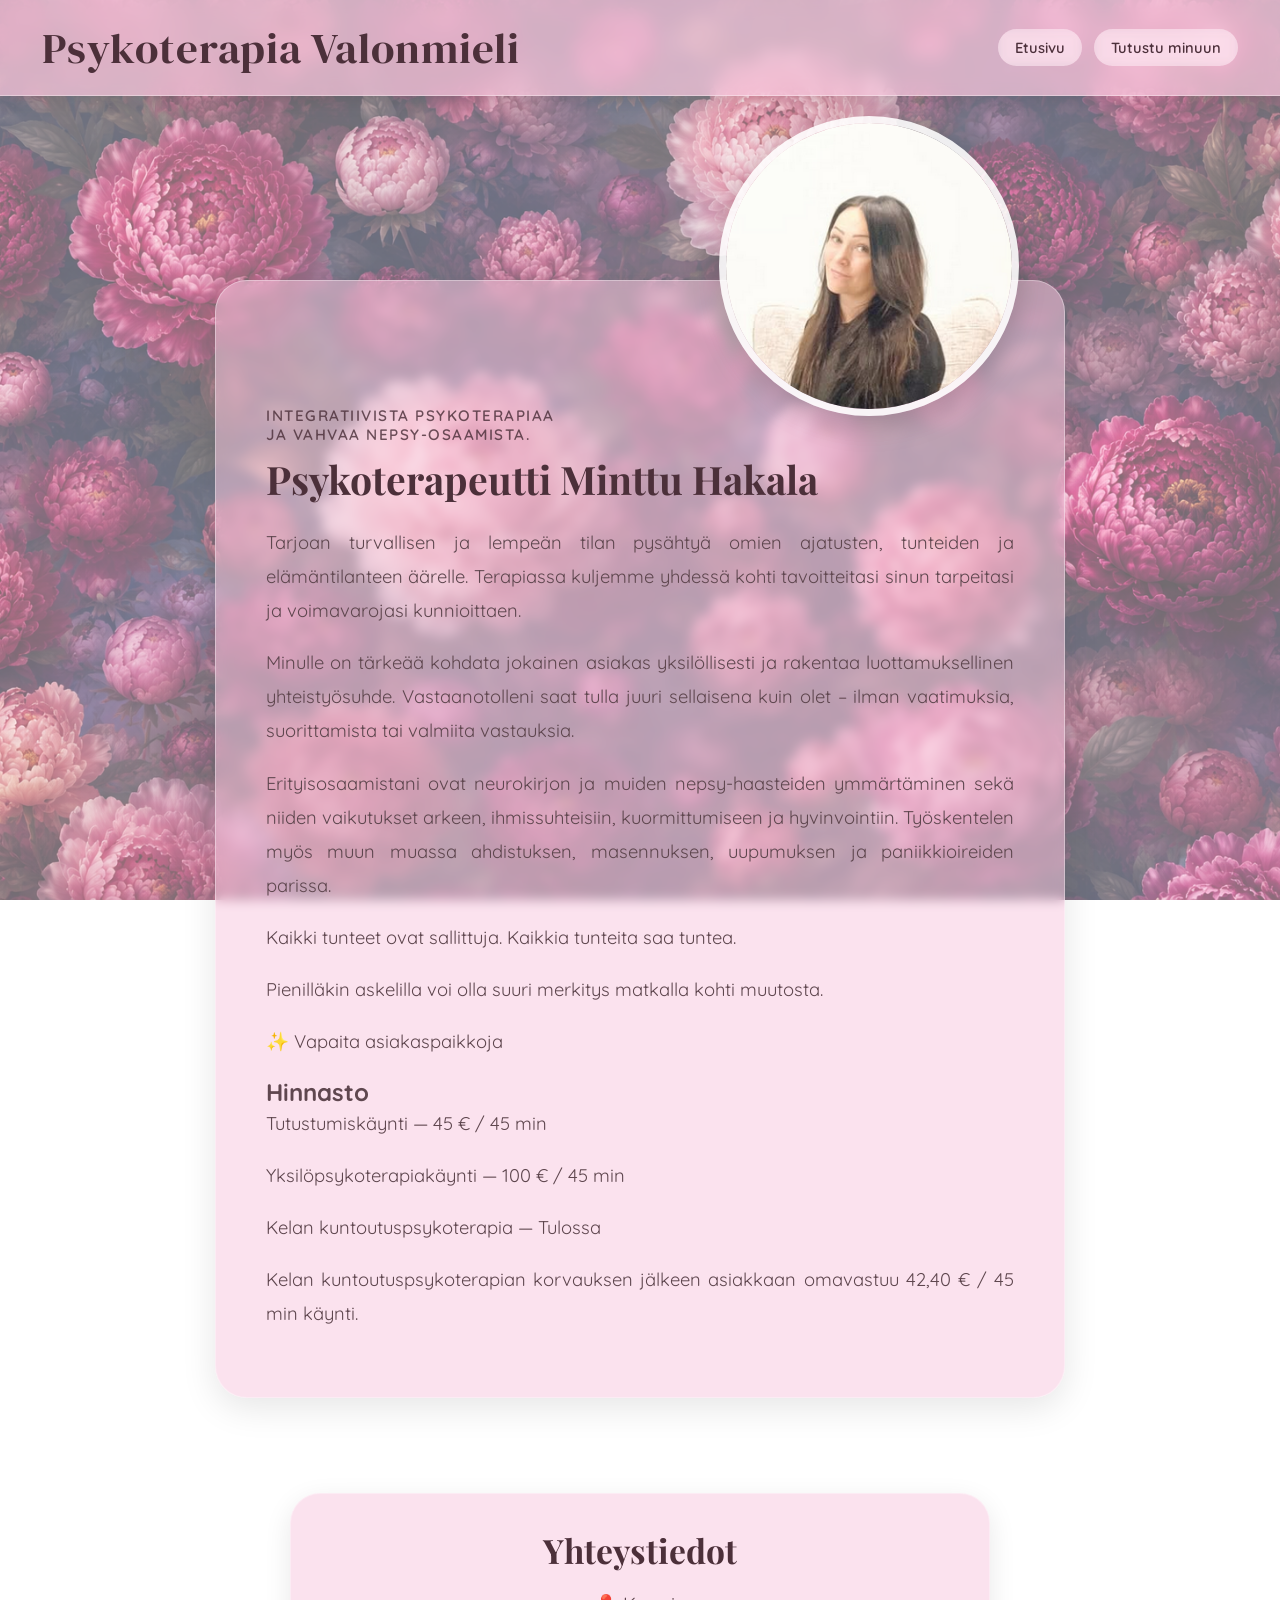
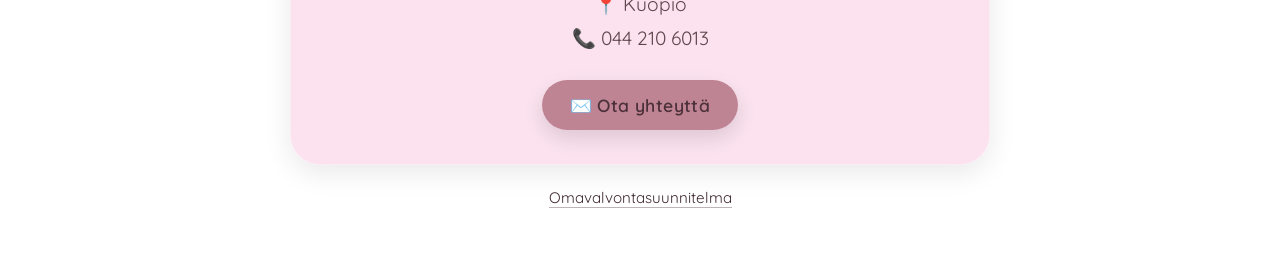
==== index.html @ c1b89d5e "muokkausta tyyliin vielä" ====
<!DOCTYPE html>
<html lang="fi">
<head>
  <meta charset="UTF-8" />
  <meta name="viewport" content="width=device-width, initial-scale=1.0" />
  <title>Psykoterapia Valonmieli</title>

  <link rel="stylesheet" href="style6.css" />

  <link rel="preconnect" href="https://fonts.googleapis.com">
  <link rel="preconnect" href="https://fonts.gstatic.com" crossorigin>
  <link href="https://fonts.googleapis.com/css2?family=DM+Serif+Display&family=Playfair+Display:wght@500;700&family=Quicksand:wght@400;500;600&display=swap" rel="stylesheet">
</head>

<body>

  <nav class="navbar">
    <div class="logo">Psykoterapia Valonmieli</div>
 <div class="nav-links">
      <a href="index.html">Etusivu</a>
      <a href="info.html">Tutustu minuun</a>
    </div>

  </nav>

  <div class="overlay">

    <section class="content-container">

      <div class="text-box">

         <div class="profile-image large-profile">
          <img src="pieniKuva.png" alt="Yrittäjän kuva">
        </div>

        <div class="eyebrow">Integratiivista psykoterapiaa <br>ja vahvaa nepsy-osaamista.</div>

        <h1>Psykoterapeutti Minttu Hakala</h1>

<p>
  Tarjoan turvallisen ja lempeän tilan pysähtyä omien ajatusten, 
  tunteiden ja elämäntilanteen äärelle. Terapiassa kuljemme yhdessä kohti 
  tavoitteitasi sinun tarpeitasi ja voimavarojasi kunnioittaen.
</p>

<p>
 Minulle on tärkeää kohdata jokainen asiakas yksilöllisesti ja rakentaa 
 luottamuksellinen yhteistyösuhde. Vastaanotolleni saat tulla juuri sellaisena kuin olet – 
 ilman vaatimuksia, suorittamista tai valmiita vastauksia.
</p>

<p>
  Erityisosaamistani ovat neurokirjon ja muiden nepsy-haasteiden ymmärtäminen sekä niiden vaikutukset arkeen, 
  ihmissuhteisiin, kuormittumiseen ja hyvinvointiin. Työskentelen myös muun muassa ahdistuksen, masennuksen, 
  uupumuksen ja paniikkioireiden parissa.
</p>

<p>
Kaikki tunteet ovat sallittuja. Kaikkia tunteita saa tuntea.
</p>
<p>Pienilläkin askelilla voi olla suuri merkitys matkalla kohti muutosta.</p>
<p>✨ Vapaita asiakaspaikkoja</p>

<div class="price-info">

  <h2>Hinnasto</h2>

  <p>Tutustumiskäynti — 45 € / 45 min</p>

  <p>Yksilöpsykoterapiakäynti — 100 € / 45 min</p>

  <p>Kelan kuntoutuspsykoterapia — Tulossa</p>

  <p class="price-note">
    Kelan kuntoutuspsykoterapian korvauksen jälkeen asiakkaan omavastuu
    42,40 € / 45 min käynti.
  </p>

</div>



      </div>

    </section>

    <section class="contact-box">

      <h2>Yhteystiedot</h2>

      <p>📍 Kuopio</p>
      <p>📞 044 210 6013</p>
      <a class="contact-button" href="mailto:psykoterapiavalonmieli@gmail.com?subject=Yhteydenotto nettisivujen kautta" > ✉️ Ota yhteyttä </a>

      </section>

      <!-- OMAVALVONTASUUNNITELMA -->

     <div class="small-links">

    <a href="omavalvontasuunnitelma.pdf" target="_blank">
      Omavalvontasuunnitelma
    </a>

  </div>

    

  </div>

</body>
</html>
---- style6.css ----
/* RESET */

* {
  margin: 0;
  padding: 0;
  box-sizing: border-box;
}


/* YHTENÄISET SÄVYT */

:root {
  --soft-pink: rgba(248, 200, 222, 0.52);
  --soft-light: rgba(255, 248, 250, 0.48);
  --text-color: #5f474f;
  --deep-berry: #4c303a;
}


/* BODY */

body {
  font-family: 'Quicksand', sans-serif;

  background-image: url("taustaKuva.png");
  background-size: cover;
  background-position: center;
  background-attachment: fixed;

  min-height: 100vh;

  color: var(--text-color);
}


/* OVERLAY */

.overlay {
  min-height: 100vh;

  background-color: rgba(255, 255, 255, 0.42);

  padding: 170px 20px 50px 20px;
}


/* NAVBAR */

.navbar {
  position: fixed;

  top: 0;
  left: 0;

  width: 100%;

  display: flex;
  justify-content: space-between;
  align-items: center;

  gap: 25px;

  padding: 18px 42px;

  background-color: rgba(248, 200, 222, 0.72);

  backdrop-filter: blur(8px);

  z-index: 999;

  box-shadow: 0 4px 18px rgba(0,0,0,0.10);

  border-bottom: 1px solid rgba(255,255,255,0.35);
}


/* LOGO */

.logo {
  font-family: 'DM Serif Display', serif;

  font-size: 2.7rem;

  letter-spacing: 1px;

  color: var(--deep-berry);

  white-space: nowrap;
}


/* NAV LINKIT */

.nav-links {
  display: flex;
  justify-content: center;
  align-items: center;

  gap: 12px;

  flex-wrap: wrap;
}

.nav-links a {
  text-decoration: none;

  background-color: rgba(255,255,255,0.38);

  padding: 9px 17px;

  border-radius: 999px;

  color: var(--deep-berry);

  font-weight: 600;
  font-size: 0.92rem;

  backdrop-filter: blur(4px);

  transition: 0.3s;
}

.nav-links a:hover {
  background-color: rgba(255,255,255,0.65);

  transform: translateY(-2px);
}


/* SISÄLTÖ */

.content-container {
  max-width: 1100px;

  margin: 70px auto 0 auto;

  display: flex;
  justify-content: center;

  padding: 40px 0;
}


/* TEKSTILAATIKKO */

.text-box {
  position: relative;

  width: 100%;
  max-width: 850px;

  background-color: var(--soft-pink);

  padding: 125px 50px 48px 50px;

  border-radius: 32px;

  backdrop-filter: blur(6px);

  box-shadow: 0 10px 35px rgba(0,0,0,0.10);

  border: 1px solid rgba(255,255,255,0.35);
}


/* EYEBROW */

.eyebrow {
  margin-bottom: 12px;

  font-size: 0.95rem;
  font-weight: 600;

  letter-spacing: 1.5px;
  text-transform: uppercase;

  color: var(--deep-berry);

  opacity: 0.82;
}


/* OTSIKKO */

.text-box h1 {
  margin-bottom: 24px;

  font-family: 'Playfair Display', serif;

  color: var(--deep-berry);

  font-size: 2.45rem;
  line-height: 1.18;

  font-weight: 700;
}


/* TEKSTIT */

.text-box p {
  margin-bottom: 18px;

  font-size: 1.15rem;

  line-height: 1.85;

  color: var(--text-color);

  text-align: justify;
}


/* PYÖREÄ PROFIILIKUVA */

.profile-image {
  position: absolute;

  top: -115px;
  right: 34px;

  width: 215px;
  height: 215px;

  border-radius: 50%;

  overflow: hidden;

  border: 7px solid rgba(255,255,255,0.88);

  box-shadow: 0 10px 28px rgba(0,0,0,0.18);
}

.profile-image img {
  width: 100%;
  height: 100%;

  object-fit: cover;
}


/* YHTEYSTIEDOT */

.contact-box {
  max-width: 700px;

  margin: 55px auto 0 auto;

  text-align: center;

  background-color: var(--soft-pink);

  padding: 34px 30px;

  border-radius: 30px;

  backdrop-filter: blur(6px);

  box-shadow: 0 8px 28px rgba(0,0,0,0.09);

  border: 1px solid rgba(255,255,255,0.35);
}
.contact-button { display: inline-block; 
  margin-top: 20px; 
  padding: 14px 28px; 
  background: rgba(185, 124, 140, 0.92); 
  color: white; text-decoration: none; 
  font-weight: 600; 
  font-size: 1rem; 
  letter-spacing: 0.4px; 
  border-radius: 40px; 
  box-shadow: 0 8px 20px rgba(0, 0, 0, 0.12); 
  transition: transform 0.25s ease, background 0.25s ease, box-shadow 0.25s ease; 
}

.contact-button:hover {
   background: rgba(166, 102, 120, 0.95); 
  transform: translateY(-2px); 
  box-shadow: 0 12px 24px rgba(0, 0, 0, 0.16); 
}

.contact-box h2 {
  margin-bottom: 20px;

  font-family: 'Playfair Display', serif;

  color: var(--deep-berry);

  font-size: 2.1rem;
}

.contact-box p {
  margin-bottom: 10px;

  font-size: 1.2rem;

  color: var(--text-color);
}

.contact-box a,
.contact-box a:visited {
  color: var(--deep-berry);

  text-decoration: none;

  font-size: 1.1rem;
}


/* PIENET LINKIT */

.small-links {
  margin-top: 22px;

  text-align: center;
}

.small-links a,
.small-links a:visited {
  font-size: 0.95rem;

  color: #3f2a31;

  text-decoration: none;

  border-bottom: 1px solid rgba(63, 42, 49, 0.35);

  transition: 0.3s;
}

.small-links a:hover {
  color: #1f1116;

  border-bottom: 1px solid #1f1116;
}

.price-box {
max-width: 850px;

margin: 35px auto 0 auto;

background-color: var(--soft-pink);

padding: 30px 36px;

border-radius: 28px;

backdrop-filter: blur(6px);

box-shadow: 0 8px 28px rgba(0,0,0,0.08);

border: 1px solid rgba(255,255,255,0.35);

text-align: center;
}

.price-box h2 {
margin-bottom: 18px;

font-family: 'Playfair Display', serif;

color: var(--deep-berry);

font-size: 2rem;
}

.price-box p {
margin-bottom: 12px;

font-size: 1.08rem;

color: var(--text-color);

line-height: 1.7;
}

.large-profile {
   width: 300px;
  height: 300px;

  top: -165px;

  right: 45px;
}


/* MOBIILI */

@media (max-width: 768px) {

  body {
    background-attachment: scroll;

    overflow-x: hidden;
  }


  /* OVERLAY */

  .overlay {
    padding: 175px 14px 40px 14px;
  }


  /* NAVBAR */

  .navbar {
    flex-direction: column;

    justify-content: center;

    gap: 10px;

    padding: 14px 16px;

    backdrop-filter: blur(16px);
  }


  /* LOGO */

  .logo {
    font-size: 1.9rem;

    text-align: center;

    white-space: normal;

    line-height: 1.1;

    max-width: 90%;
  }


  /* NAVILINKIT */

  .nav-links {
    gap: 8px;

    justify-content: center;
  }

  .nav-links a {
    padding: 7px 12px;

    font-size: 0.82rem;
  }


  /* SISÄLTÖ */

  .content-container {
    margin-top: 75px;

    padding: 30px 0;

    flex-direction: column;

    align-items: center;
  }



/* TEKSTIT */

.text-box p {
  font-size: 0.97rem;

  line-height: 1.65;

  text-align: left;

  color: rgba(95, 71, 79, 0.92);

  max-width: 34ch;

  margin-left: auto;
  margin-right: auto;
}

  /* PYÖREÄ PROFIILIKUVA */

  .profile-image {
    top: -62px;

    right: 50%;

    transform: translateX(50%);

    width: 165px;
    height: 165px;
  }


  /* EYEBROW */
.eyebrow {
  text-align: center;

  font-size: 0.7rem;

  letter-spacing: 0.8px;

  opacity: 0.78;

  line-height: 1.4;
}



  /* TEKSTIT */

  .text-box p {
    font-size: 1.02rem;

    line-height: 1.75;

    text-align: justify;

    text-justify: inter-word;

    hyphens: auto;

    overflow-wrap: break-word;

    word-break: normal;
  }


  /* YHTEYSTIEDOT */

  .contact-box {
    width: 100%;

    padding: 28px 22px;

    border-radius: 26px;
  }

  .contact-box h2 {
    font-size: 1.8rem;
  }

  .contact-box p {
    font-size: 1.05rem;

    word-break: break-word;
  }

  .contact-box a,
  .contact-box a:visited {
    font-size: 1rem;

    word-break: break-word;
  }

  .contact-button {
  width: 100%;
  max-width: 260px;

  padding: 13px 20px;

  font-size: 0.98rem;

  text-align: center;
}

  /* PIENET LINKIT */

  .small-links {
    margin-top: 20px;
  }

  .small-links a,
  .small-links a:visited {
    font-size: 0.9rem;
  }

  .large-profile {
  width: 210px;
    height: 210px;

    top: -90px;

    right: 50%;

    transform: translateX(50%);
}

/* OTSIKKO */
.text-box h1 {
  font-size: 1.25rem;
  line-height: 1.22;
  text-align: center;
  text-wrap: balance;
  max-width: 22ch;
  margin-left: auto;
  margin-right: auto;
}


}
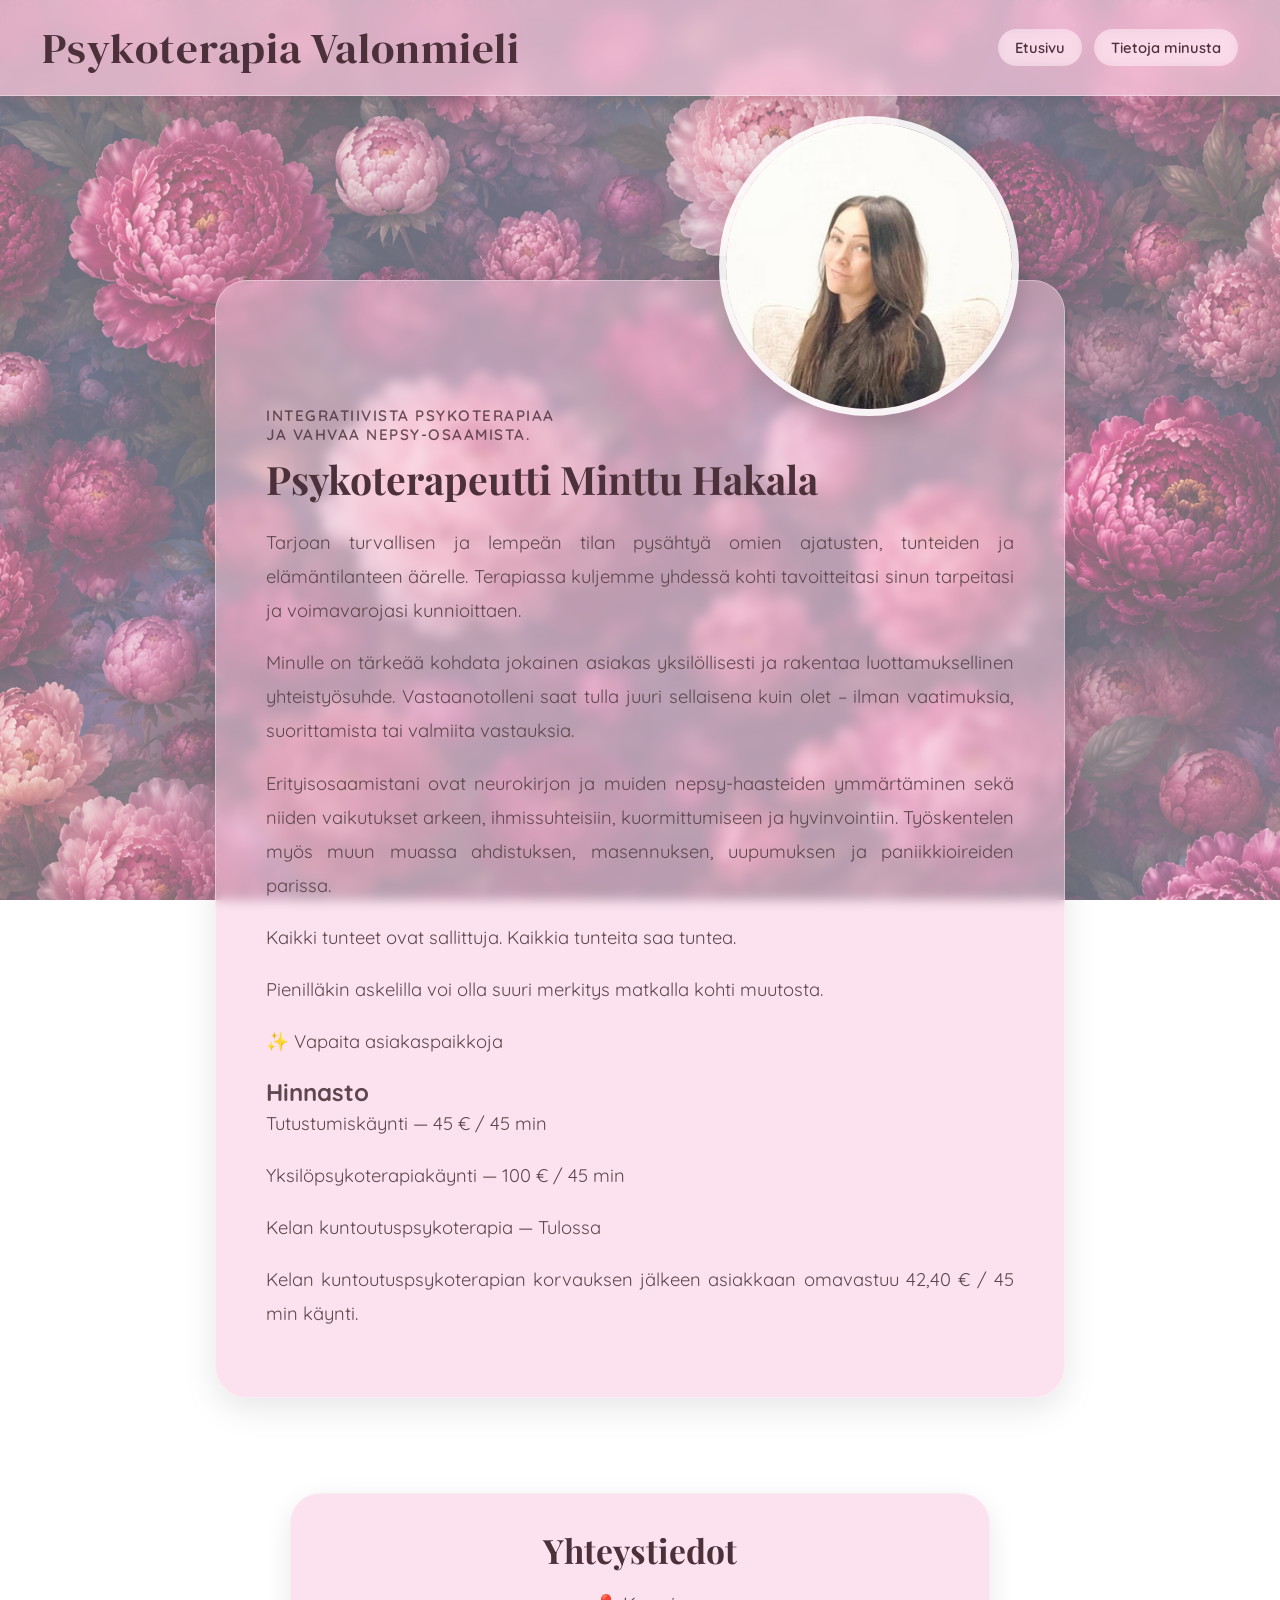
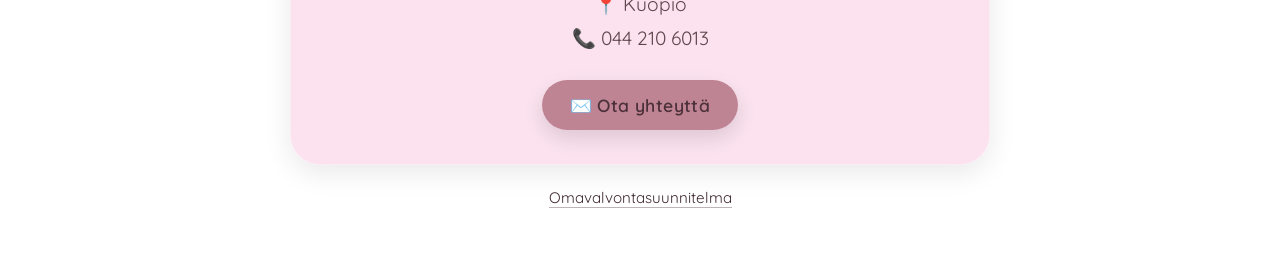
==== commit 344073e9: "muokkausta" ====
--- a/index.html
+++ b/index.html
@@ -18,7 +18,7 @@
     <div class="logo">Psykoterapia Valonmieli</div>
  <div class="nav-links">
       <a href="index.html">Etusivu</a>
-      <a href="info.html">Tutustu minuun</a>
+      <a href="info.html">Tietoja minusta</a>
     </div>
 
   </nav>
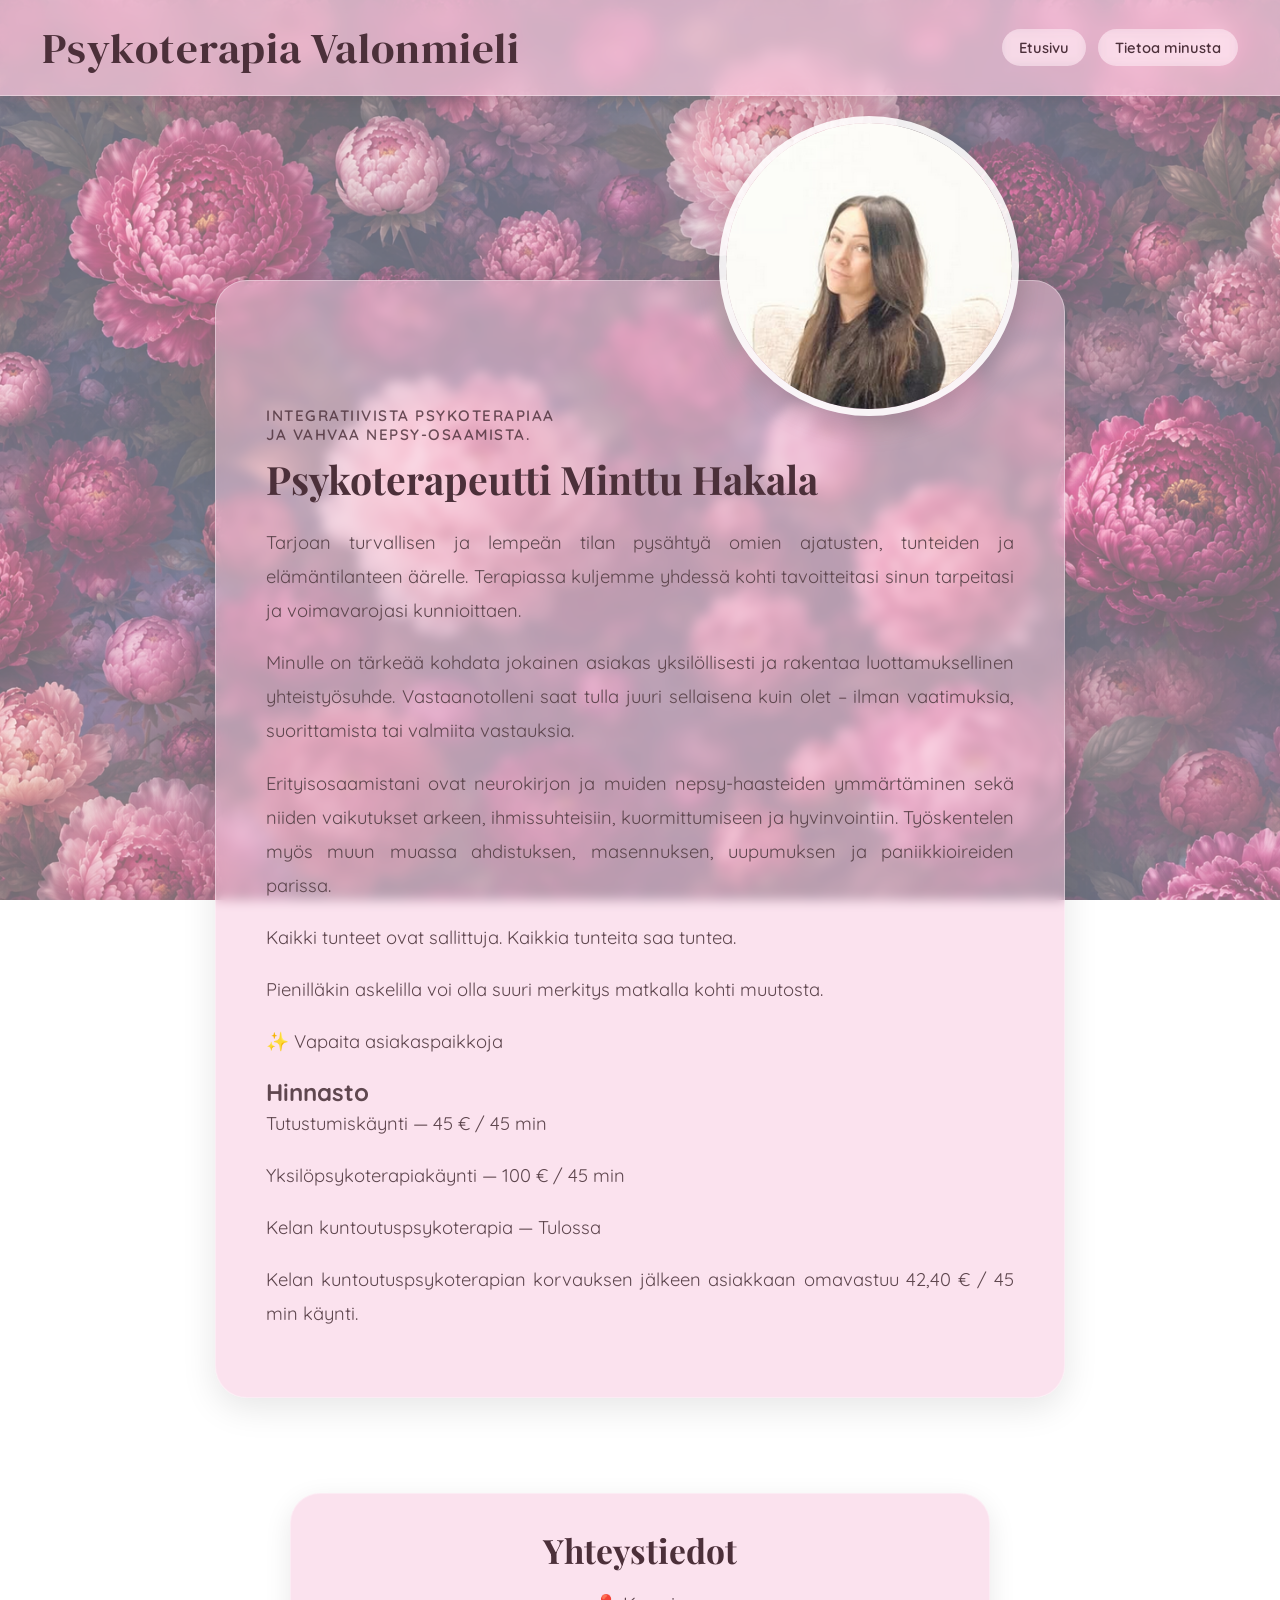
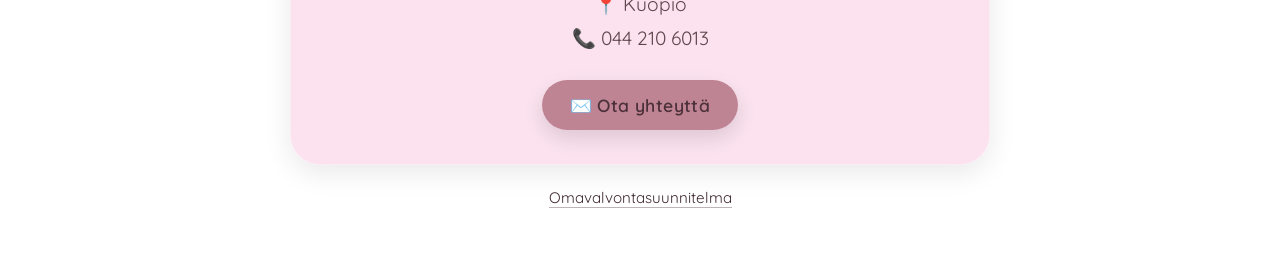
==== commit 8f988ad8: "kirjain" ====
--- a/index.html
+++ b/index.html
@@ -18,7 +18,7 @@
     <div class="logo">Psykoterapia Valonmieli</div>
  <div class="nav-links">
       <a href="index.html">Etusivu</a>
-      <a href="info.html">Tietoja minusta</a>
+      <a href="info.html">Tietoa minusta</a>
     </div>
 
   </nav>
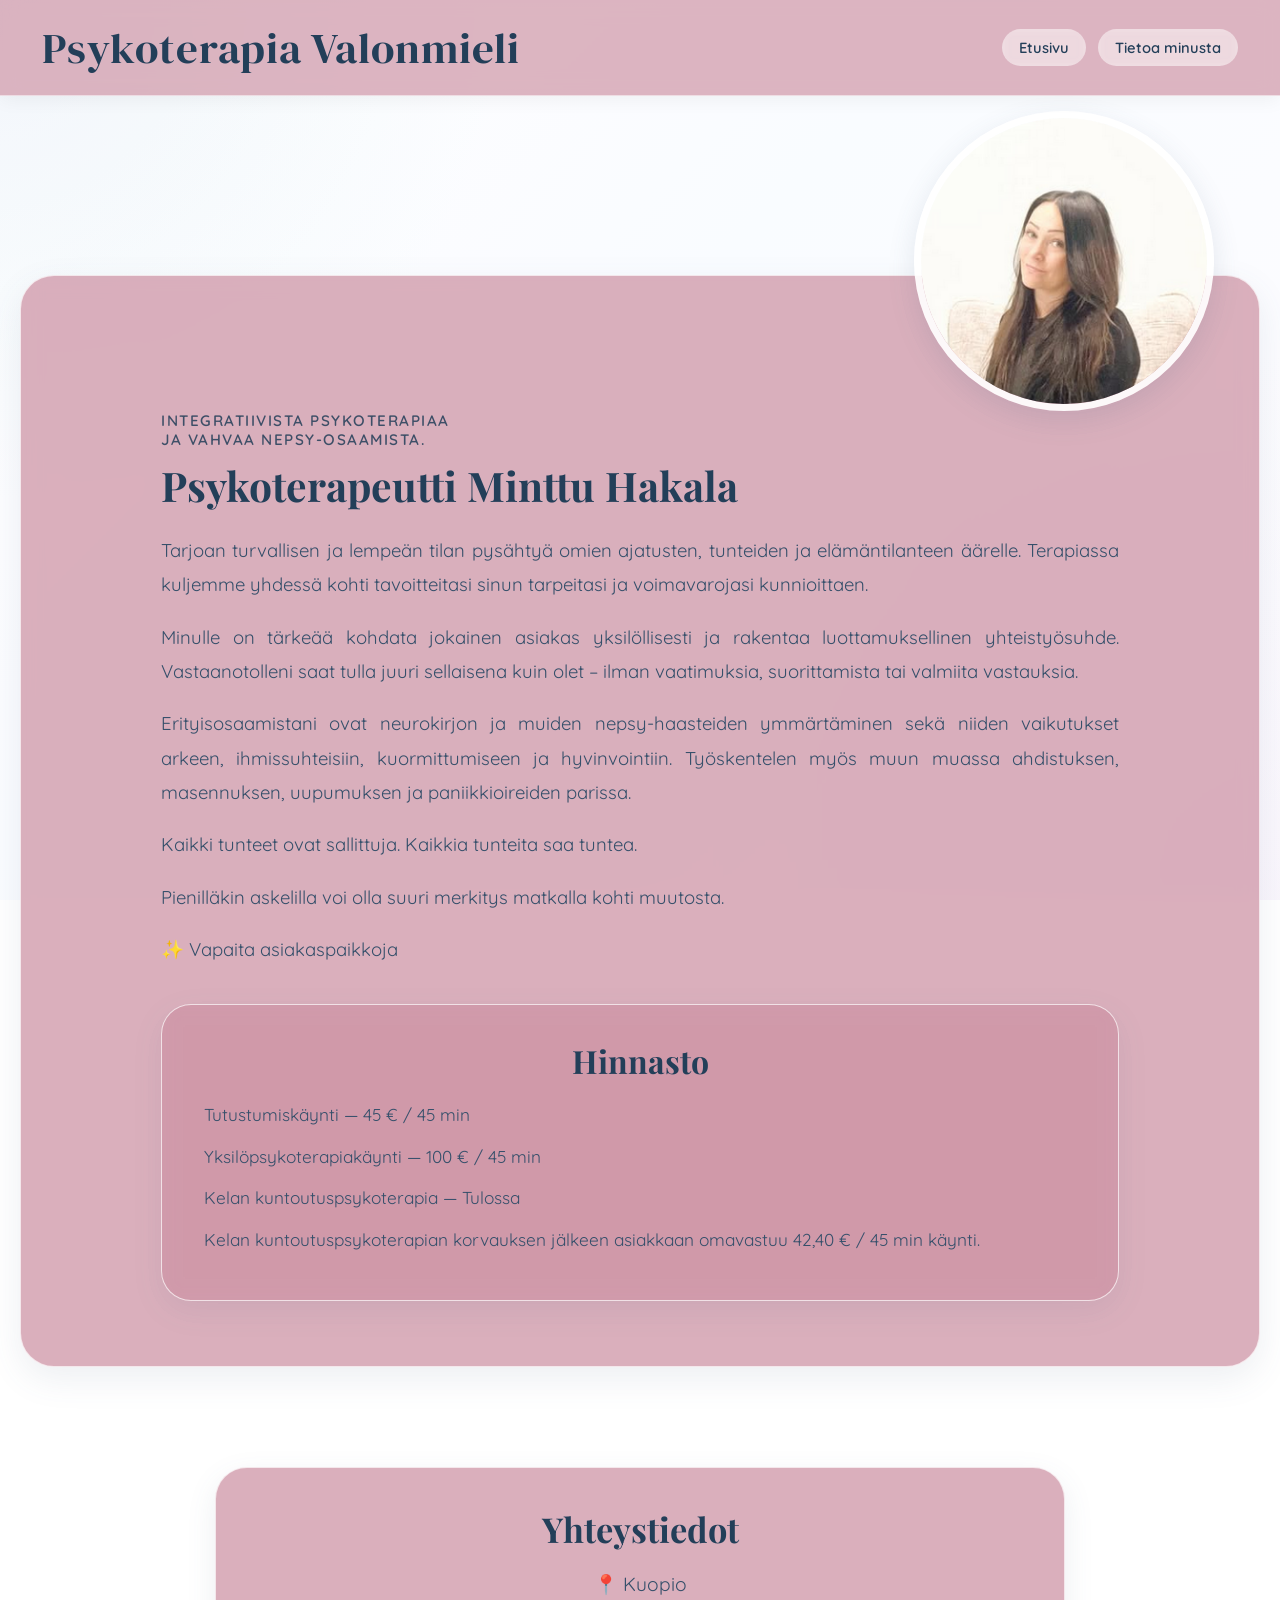
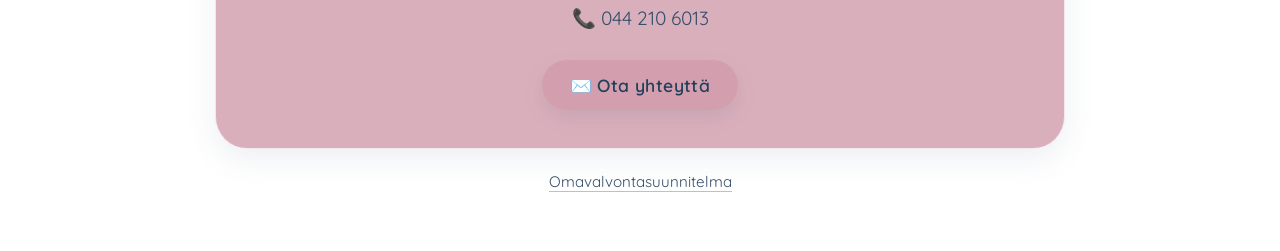
==== commit c551f701: "taustan muutoksia" ====
--- a/index.html
+++ b/index.html
@@ -5,7 +5,7 @@
   <meta name="viewport" content="width=device-width, initial-scale=1.0" />
   <title>Psykoterapia Valonmieli</title>
 
-  <link rel="stylesheet" href="style6.css" />
+  <link rel="stylesheet" href="beige.css" />
 
   <link rel="preconnect" href="https://fonts.googleapis.com">
   <link rel="preconnect" href="https://fonts.gstatic.com" crossorigin>
@@ -14,13 +14,12 @@
 
 <body>
 
-  <nav class="navbar">
+ <nav class="navbar">
     <div class="logo">Psykoterapia Valonmieli</div>
- <div class="nav-links">
+    <div class="nav-links">
       <a href="index.html">Etusivu</a>
       <a href="info.html">Tietoa minusta</a>
     </div>
-
   </nav>
 
   <div class="overlay">
--- a/beige.css
+++ b/beige.css
@@ -0,0 +1,590 @@
+
+/* RESET */
+
+* {
+  margin: 0;
+  padding: 0;
+  box-sizing: border-box;
+}
+
+
+/* YHTENÄISET SÄVYT */
+
+:root {
+  --soft-pink: rgba(214, 164, 178, 0.82);
+
+  --soft-light: rgba(255, 255, 255, 0.92);
+
+  --text-color: #36506b;
+
+  --deep-berry: #233f59;
+}
+
+
+/* BODY */
+
+body {
+  font-family: 'Quicksand', sans-serif;
+
+  background:
+    radial-gradient(circle at top left, rgba(214, 228, 242, 0.38), transparent 32%),
+    radial-gradient(circle at bottom right, rgba(232, 220, 244, 0.22), transparent 35%),
+    linear-gradient(135deg, #ffffff 0%, #f8fbff 45%, #fdfcff 100%);
+
+  background-size: cover;
+  background-position: center;
+  background-attachment: fixed;
+
+  min-height: 100vh;
+
+  color: var(--text-color);
+}
+
+
+/* OVERLAY */
+
+.overlay {
+  min-height: 100vh;
+
+  background-color: rgba(255, 255, 255, 0.12);
+
+  padding: 170px 20px 60px 20px;
+}
+
+
+/* NAVBAR */
+
+.navbar {
+  position: fixed;
+
+  top: 0;
+  left: 0;
+
+  width: 100%;
+
+  display: flex;
+  justify-content: space-between;
+  align-items: center;
+
+  gap: 25px;
+
+  padding: 18px 42px;
+
+  background-color: rgba(208, 153, 170, 0.72);
+
+  backdrop-filter: blur(10px);
+
+  z-index: 999;
+
+  box-shadow: 0 4px 18px rgba(0,0,0,0.05);
+
+  border-bottom: 1px solid rgba(255,255,255,0.55);
+}
+
+
+/* LOGO */
+
+.logo {
+  font-family: 'DM Serif Display', serif;
+
+  font-size: 2.7rem;
+
+  letter-spacing: 1px;
+
+  color: var(--deep-berry);
+
+  white-space: nowrap;
+}
+
+
+/* NAV LINKIT */
+
+.nav-links {
+  display: flex;
+  justify-content: center;
+  align-items: center;
+
+  gap: 12px;
+
+  flex-wrap: wrap;
+}
+
+.nav-links a {
+  text-decoration: none;
+
+  background-color: rgba(255,255,255,0.60);
+
+  padding: 9px 17px;
+
+  border-radius: 999px;
+
+  color: var(--deep-berry);
+
+  font-weight: 600;
+  font-size: 0.92rem;
+
+  backdrop-filter: blur(4px);
+
+  transition: 0.3s;
+}
+
+.nav-links a:hover {
+  background-color: rgba(255,255,255,0.92);
+
+  transform: translateY(-2px);
+}
+
+
+/* SISÄLTÖ */
+
+.content-container {
+  max-width: 1300px;
+
+  margin: 65px auto 0 auto;
+
+  display: flex;
+  justify-content: center;
+
+  padding: 40px 0;
+}
+
+
+/* TEKSTILAATIKKO */
+
+.text-box {
+  position: relative;
+
+  width: 100%;
+  max-width: 1250px;
+
+  background-color: rgba(208, 153, 170, 0.78);
+
+  padding: 135px 140px 65px 140px;
+
+  border-radius: 34px;
+
+  backdrop-filter: blur(10px);
+
+  box-shadow: 0 12px 34px rgba(80, 100, 130, 0.10);
+
+  border: 1px solid rgba(255,255,255,0.70);
+}
+
+.text-box-content {
+  max-width: 760px;
+}
+
+
+/* EYEBROW */
+
+.eyebrow {
+  margin-bottom: 12px;
+
+  font-size: 0.95rem;
+  font-weight: 600;
+
+  letter-spacing: 1.5px;
+  text-transform: uppercase;
+
+  color: var(--deep-berry);
+
+  opacity: 0.85;
+}
+
+
+/* OTSIKKO */
+
+.text-box h1 {
+  margin-bottom: 24px;
+
+  font-family: 'Playfair Display', serif;
+
+  color: var(--deep-berry);
+
+  font-size: 2.55rem;
+  line-height: 1.18;
+
+  font-weight: 700;
+}
+
+
+/* TEKSTIT */
+
+.text-box p {
+  margin-bottom: 18px;
+
+  font-size: 1.16rem;
+
+  line-height: 1.85;
+
+  color: var(--text-color);
+
+  text-align: justify;
+}
+
+
+/* PYÖREÄ PROFIILIKUVA */
+
+.profile-image {
+  position: absolute;
+
+  top: -115px;
+  right: 42px;
+
+  width: 225px;
+  height: 225px;
+
+  border-radius: 50%;
+
+  overflow: hidden;
+
+  border: 7px solid rgba(255,255,255,0.92);
+
+  box-shadow: 0 10px 28px rgba(70,90,120,0.14);
+}
+
+.profile-image img {
+  width: 100%;
+  height: 100%;
+
+  object-fit: cover;
+}
+
+
+/* YHTEYSTIEDOT */
+
+.contact-box {
+  max-width: 850px;
+
+  margin: 60px auto 0 auto;
+
+  text-align: center;
+
+  background-color: rgba(208, 153, 170, 0.78);
+
+  padding: 38px 36px;
+
+  border-radius: 32px;
+
+  backdrop-filter: blur(10px);
+
+  box-shadow: 0 10px 30px rgba(80,100,130,0.10);
+
+  border: 1px solid rgba(255,255,255,0.70);
+}
+
+.contact-button {
+  display: inline-block;
+
+  margin-top: 20px;
+
+  padding: 14px 28px;
+
+ background-color: rgba(208, 153, 170, 0.72);
+
+  color: white;
+
+  text-decoration: none;
+
+  font-weight: 600;
+  font-size: 1rem;
+
+  letter-spacing: 0.4px;
+
+  border-radius: 40px;
+
+  box-shadow: 0 8px 20px rgba(70,90,120,0.12);
+
+  transition: transform 0.25s ease, background 0.25s ease, box-shadow 0.25s ease;
+}
+
+.contact-button:hover {
+  background: rgba(58, 88, 121, 0.96);
+
+  transform: translateY(-2px);
+
+  box-shadow: 0 12px 24px rgba(70,90,120,0.16);
+}
+
+.contact-box h2 {
+  margin-bottom: 20px;
+
+  font-family: 'Playfair Display', serif;
+
+  color: var(--deep-berry);
+
+  font-size: 2.15rem;
+}
+
+.contact-box p {
+  margin-bottom: 10px;
+
+  font-size: 1.2rem;
+
+  color: var(--text-color);
+}
+
+.contact-box a,
+.contact-box a:visited {
+  color: var(--deep-berry);
+
+  text-decoration: none;
+
+  font-size: 1.1rem;
+}
+
+
+/* PIENET LINKIT */
+
+.small-links {
+  margin-top: 22px;
+
+  text-align: center;
+}
+
+.small-links a,
+.small-links a:visited {
+  font-size: 0.95rem;
+
+  color: #36506b;
+
+  text-decoration: none;
+
+  border-bottom: 1px solid rgba(54, 80, 107, 0.35);
+
+  transition: 0.3s;
+}
+
+.small-links a:hover {
+  color: #233f59;
+
+  border-bottom: 1px solid #233f59;
+}
+
+
+/* HINNASTO */
+
+.price-box,
+.price-info {
+  max-width: 1050px;
+
+  margin: 38px auto 0 auto;
+
+  background-color: rgba(208, 153, 170, 0.78);
+
+  padding: 34px 42px;
+
+  border-radius: 30px;
+
+  backdrop-filter: blur(10px);
+
+  box-shadow: 0 10px 30px rgba(80,100,130,0.10);
+
+  border: 1px solid rgba(255,255,255,0.70);
+
+  text-align: center;
+}
+
+.price-box h2,
+.price-info h2 {
+  margin-bottom: 18px;
+
+  font-family: 'Playfair Display', serif;
+
+  color: var(--deep-berry);
+
+  font-size: 2rem;
+}
+
+.price-box p,
+.price-info p {
+  margin-bottom: 12px;
+
+  font-size: 1.08rem;
+
+  color: var(--text-color);
+
+  line-height: 1.7;
+}
+
+.large-profile {
+  width: 300px;
+  height: 300px;
+
+  top: -165px;
+
+  right: 45px;
+}
+
+
+/* MOBIILI */
+
+@media (max-width: 768px) {
+
+  body {
+    background-attachment: scroll;
+    overflow-x: hidden;
+  }
+
+  .overlay {
+    padding: 175px 14px 40px 14px;
+  }
+
+  .navbar {
+    flex-direction: column;
+    justify-content: center;
+    gap: 10px;
+    padding: 14px 16px;
+    backdrop-filter: blur(16px);
+  }
+
+  .logo {
+    font-size: 1.9rem;
+    text-align: center;
+    white-space: normal;
+    line-height: 1.1;
+    max-width: 90%;
+  }
+
+  .nav-links {
+    gap: 8px;
+    justify-content: center;
+  }
+
+  .nav-links a {
+    padding: 7px 12px;
+    font-size: 0.82rem;
+  }
+
+  .content-container {
+    margin-top: 75px;
+    padding: 30px 0;
+    flex-direction: column;
+    align-items: center;
+  }
+
+  .text-box {
+    width: 100%;
+    min-width: 0;
+
+    padding: 130px 24px 32px 24px;
+
+    border-radius: 26px;
+  }
+
+  .text-box-content {
+    max-width: 100%;
+  }
+
+  .profile-image {
+    top: -62px;
+    right: 50%;
+    transform: translateX(50%);
+
+    width: 165px;
+    height: 165px;
+  }
+
+  .large-profile {
+    width: 210px;
+    height: 210px;
+
+    top: -90px;
+
+    right: 50%;
+
+    transform: translateX(50%);
+  }
+
+  .eyebrow {
+    text-align: center;
+
+    font-size: 0.7rem;
+
+    letter-spacing: 0.8px;
+
+    line-height: 1.4;
+
+    opacity: 0.78;
+  }
+
+  .text-box h1 {
+    font-size: 1.45rem;
+
+    line-height: 1.22;
+
+    text-align: center;
+
+    text-wrap: balance;
+
+    max-width: 22ch;
+
+    margin-left: auto;
+    margin-right: auto;
+
+    margin-bottom: 20px;
+  }
+
+  .text-box p {
+    font-size: 0.97rem;
+
+    line-height: 1.7;
+
+    text-align: left;
+
+    color: rgba(54, 80, 107, 0.92);
+
+    max-width: 35ch;
+
+    margin: 0 auto 16px auto;
+  }
+
+  .contact-box {
+    width: 100%;
+
+    padding: 28px 22px;
+
+    border-radius: 26px;
+  }
+
+  .contact-box h2 {
+    font-size: 1.8rem;
+  }
+
+  .contact-box p {
+    font-size: 1.02rem;
+
+    line-height: 1.6;
+
+    text-align: center;
+  }
+
+  .contact-box a,
+  .contact-box a:visited {
+    font-size: 1rem;
+
+    word-break: break-word;
+  }
+
+  .contact-button {
+    width: 100%;
+
+    max-width: 260px;
+
+    padding: 13px 20px;
+
+    font-size: 0.98rem;
+
+    text-align: center;
+  }
+
+  .small-links {
+    margin-top: 20px;
+  }
+
+  .small-links a,
+  .small-links a:visited {
+    font-size: 0.9rem;
+  }
+
+}
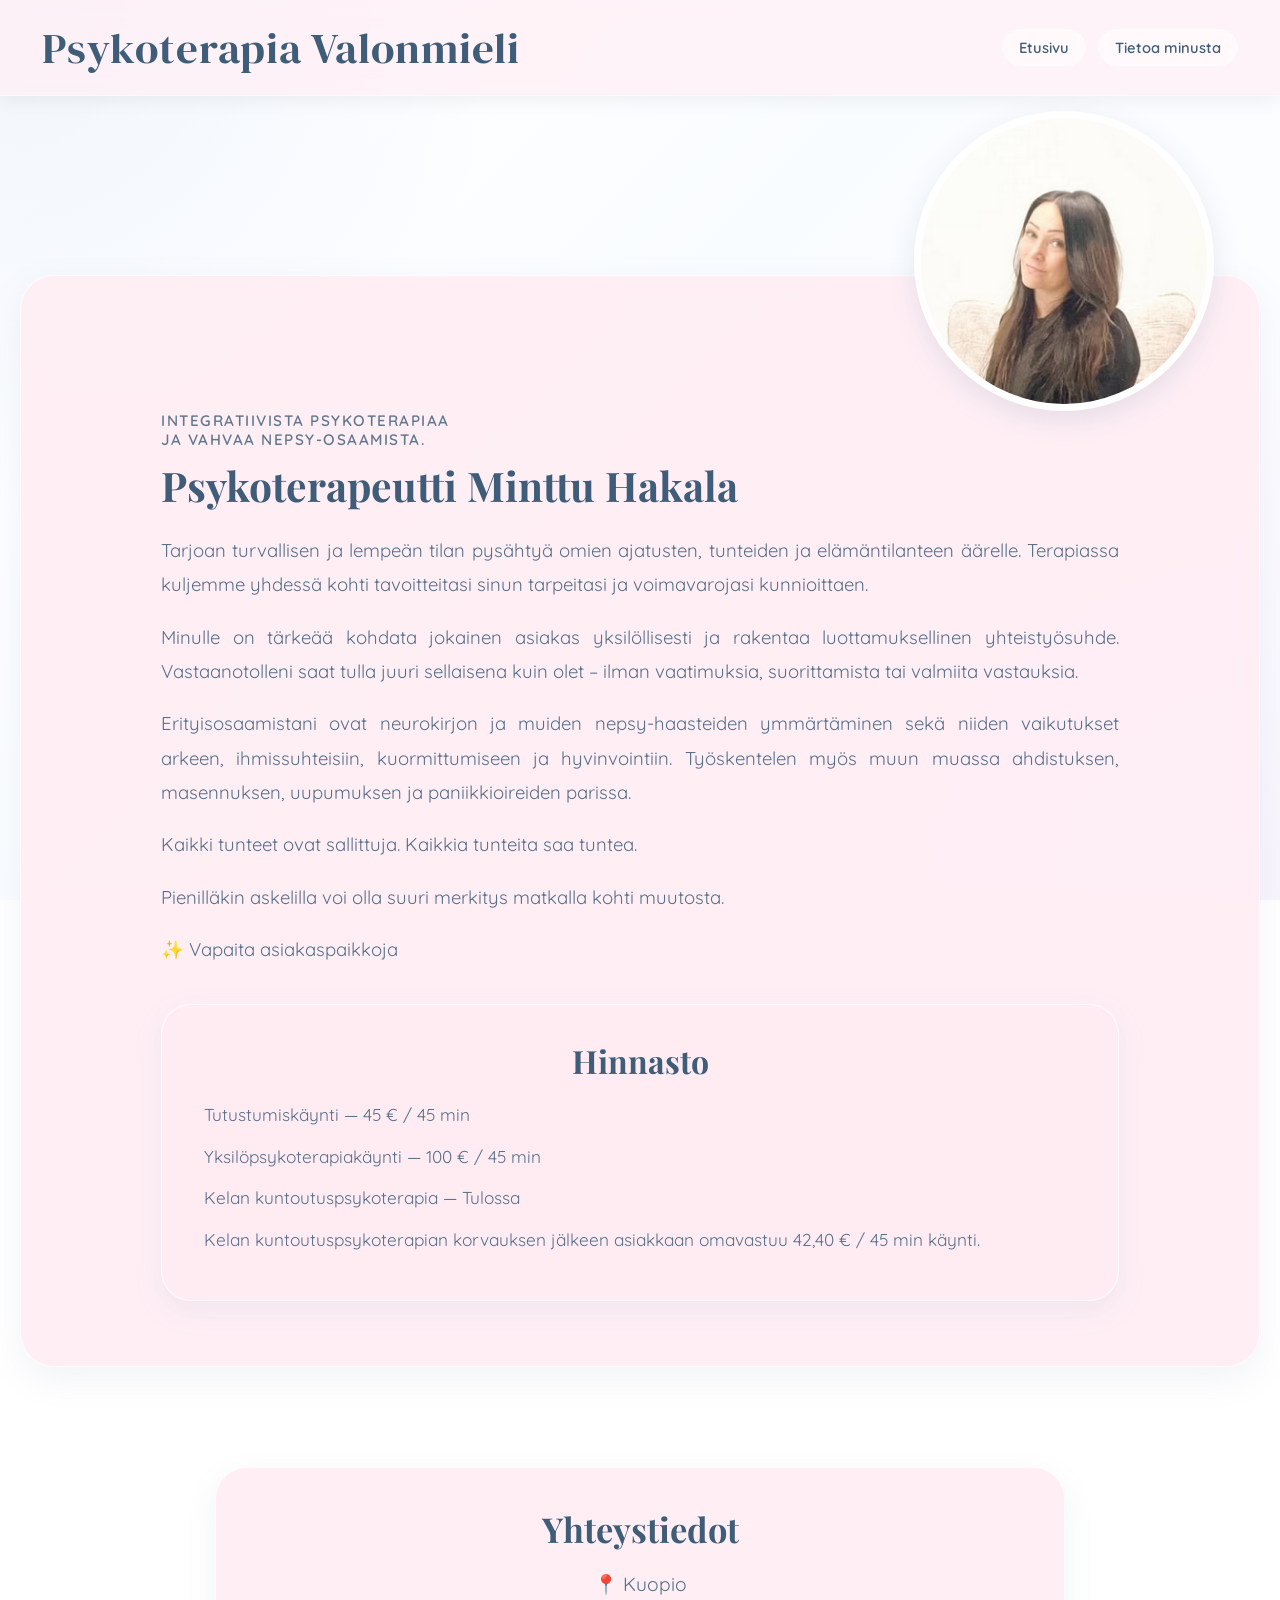
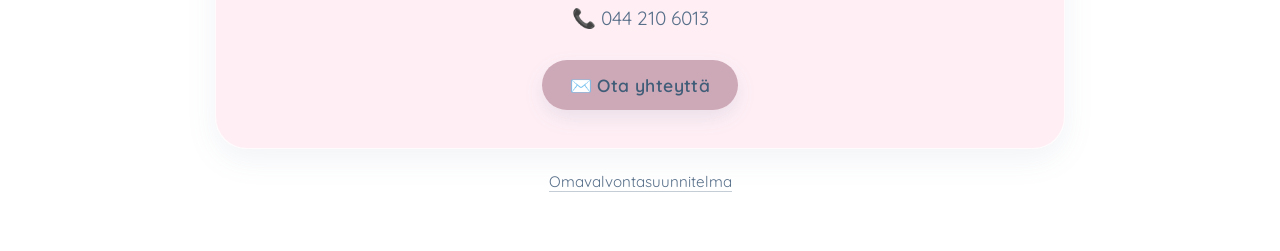
==== commit 87dc7ed5: "rosa kokonaan" ====
--- a/index.html
+++ b/index.html
@@ -5,7 +5,7 @@
   <meta name="viewport" content="width=device-width, initial-scale=1.0" />
   <title>Psykoterapia Valonmieli</title>
 
-  <link rel="stylesheet" href="beige.css" />
+  <link rel="stylesheet" href="rosa.css" />
 
   <link rel="preconnect" href="https://fonts.googleapis.com">
   <link rel="preconnect" href="https://fonts.gstatic.com" crossorigin>
--- a/rosa.css
+++ b/rosa.css
@@ -0,0 +1,590 @@
+
+/* RESET */
+
+* {
+  margin: 0;
+  padding: 0;
+  box-sizing: border-box;
+}
+
+
+/* YHTENÄISET SÄVYT */
+
+:root {
+  --soft-pink: rgba(255, 236, 243, 0.82);
+
+  --soft-light: rgba(255, 255, 255, 0.92);
+
+  --text-color: #58708a;
+
+  --deep-berry: #3f5d78;
+}
+
+
+/* BODY */
+
+body {
+  font-family: 'Quicksand', sans-serif;
+
+  background:
+    radial-gradient(circle at top left, rgba(214, 228, 242, 0.45), transparent 32%),
+    radial-gradient(circle at bottom right, rgba(232, 220, 244, 0.30), transparent 35%),
+    linear-gradient(135deg, #ffffff 0%, #f8fbff 45%, #fdfcff 100%);
+
+  background-size: cover;
+  background-position: center;
+  background-attachment: fixed;
+
+  min-height: 100vh;
+
+  color: var(--text-color);
+}
+
+
+/* OVERLAY */
+
+.overlay {
+  min-height: 100vh;
+
+  background-color: rgba(255, 255, 255, 0.18);
+
+  padding: 170px 20px 60px 20px;
+}
+
+
+/* NAVBAR */
+
+.navbar {
+  position: fixed;
+
+  top: 0;
+  left: 0;
+
+  width: 100%;
+
+  display: flex;
+  justify-content: space-between;
+  align-items: center;
+
+  gap: 25px;
+
+  padding: 18px 42px;
+
+  background-color: rgba(255, 240, 246, 0.78);
+
+  backdrop-filter: blur(10px);
+
+  z-index: 999;
+
+  box-shadow: 0 4px 18px rgba(0,0,0,0.06);
+
+  border-bottom: 1px solid rgba(255,255,255,0.55);
+}
+
+
+/* LOGO */
+
+.logo {
+  font-family: 'DM Serif Display', serif;
+
+  font-size: 2.7rem;
+
+  letter-spacing: 1px;
+
+  color: var(--deep-berry);
+
+  white-space: nowrap;
+}
+
+
+/* NAV LINKIT */
+
+.nav-links {
+  display: flex;
+  justify-content: center;
+  align-items: center;
+
+  gap: 12px;
+
+  flex-wrap: wrap;
+}
+
+.nav-links a {
+  text-decoration: none;
+
+  background-color: rgba(255,255,255,0.62);
+
+  padding: 9px 17px;
+
+  border-radius: 999px;
+
+  color: var(--deep-berry);
+
+  font-weight: 600;
+  font-size: 0.92rem;
+
+  backdrop-filter: blur(4px);
+
+  transition: 0.3s;
+}
+
+.nav-links a:hover {
+  background-color: rgba(255,255,255,0.92);
+
+  transform: translateY(-2px);
+}
+
+
+/* SISÄLTÖ */
+
+.content-container {
+  max-width: 1300px;
+
+  margin: 65px auto 0 auto;
+
+  display: flex;
+  justify-content: center;
+
+  padding: 40px 0;
+}
+
+
+/* TEKSTILAATIKKO */
+
+.text-box {
+  position: relative;
+
+  width: 100%;
+  max-width: 1250px;
+
+  background-color: rgba(255, 236, 243, 0.84);
+
+  padding: 135px 140px 65px 140px;
+
+  border-radius: 34px;
+
+  backdrop-filter: blur(10px);
+
+  box-shadow: 0 12px 34px rgba(120, 140, 170, 0.10);
+
+  border: 1px solid rgba(255,255,255,0.75);
+}
+
+.text-box-content {
+  max-width: 760px;
+}
+
+
+/* EYEBROW */
+
+.eyebrow {
+  margin-bottom: 12px;
+
+  font-size: 0.95rem;
+  font-weight: 600;
+
+  letter-spacing: 1.5px;
+  text-transform: uppercase;
+
+  color: var(--deep-berry);
+
+  opacity: 0.82;
+}
+
+
+/* OTSIKKO */
+
+.text-box h1 {
+  margin-bottom: 24px;
+
+  font-family: 'Playfair Display', serif;
+
+  color: var(--deep-berry);
+
+  font-size: 2.55rem;
+  line-height: 1.18;
+
+  font-weight: 700;
+}
+
+
+/* TEKSTIT */
+
+.text-box p {
+  margin-bottom: 18px;
+
+  font-size: 1.16rem;
+
+  line-height: 1.85;
+
+  color: var(--text-color);
+
+  text-align: justify;
+}
+
+
+/* PYÖREÄ PROFIILIKUVA */
+
+.profile-image {
+  position: absolute;
+
+  top: -115px;
+  right: 42px;
+
+  width: 225px;
+  height: 225px;
+
+  border-radius: 50%;
+
+  overflow: hidden;
+
+  border: 7px solid rgba(255,255,255,0.92);
+
+  box-shadow: 0 10px 28px rgba(90,110,140,0.14);
+}
+
+.profile-image img {
+  width: 100%;
+  height: 100%;
+
+  object-fit: cover;
+}
+
+
+/* YHTEYSTIEDOT */
+
+.contact-box {
+  max-width: 850px;
+
+  margin: 60px auto 0 auto;
+
+  text-align: center;
+
+  background-color: rgba(255, 236, 243, 0.84);
+
+  padding: 38px 36px;
+
+  border-radius: 32px;
+
+  backdrop-filter: blur(10px);
+
+  box-shadow: 0 10px 30px rgba(120, 140, 170, 0.10);
+
+  border: 1px solid rgba(255,255,255,0.75);
+}
+
+.contact-button {
+  display: inline-block;
+
+  margin-top: 20px;
+
+  padding: 14px 28px;
+
+  background: rgba(201, 163, 177, 0.92);
+
+  color: white;
+
+  text-decoration: none;
+
+  font-weight: 600;
+  font-size: 1rem;
+
+  letter-spacing: 0.4px;
+
+  border-radius: 40px;
+
+  box-shadow: 0 8px 20px rgba(90,110,140,0.12);
+
+  transition: transform 0.25s ease, background 0.25s ease, box-shadow 0.25s ease;
+}
+
+.contact-button:hover {
+  background: rgba(182, 142, 157, 0.96);
+
+  transform: translateY(-2px);
+
+  box-shadow: 0 12px 24px rgba(90,110,140,0.16);
+}
+
+.contact-box h2 {
+  margin-bottom: 20px;
+
+  font-family: 'Playfair Display', serif;
+
+  color: var(--deep-berry);
+
+  font-size: 2.15rem;
+}
+
+.contact-box p {
+  margin-bottom: 10px;
+
+  font-size: 1.2rem;
+
+  color: var(--text-color);
+}
+
+.contact-box a,
+.contact-box a:visited {
+  color: var(--deep-berry);
+
+  text-decoration: none;
+
+  font-size: 1.1rem;
+}
+
+
+/* PIENET LINKIT */
+
+.small-links {
+  margin-top: 22px;
+
+  text-align: center;
+}
+
+.small-links a,
+.small-links a:visited {
+  font-size: 0.95rem;
+
+  color: #58708a;
+
+  text-decoration: none;
+
+  border-bottom: 1px solid rgba(88, 112, 138, 0.35);
+
+  transition: 0.3s;
+}
+
+.small-links a:hover {
+  color: #3f5d78;
+
+  border-bottom: 1px solid #3f5d78;
+}
+
+
+/* HINNASTO */
+
+.price-box,
+.price-info {
+  max-width: 1050px;
+
+  margin: 38px auto 0 auto;
+
+  background-color: rgba(255, 236, 243, 0.84);
+
+  padding: 34px 42px;
+
+  border-radius: 30px;
+
+  backdrop-filter: blur(10px);
+
+  box-shadow: 0 10px 30px rgba(120, 140, 170, 0.10);
+
+  border: 1px solid rgba(255,255,255,0.75);
+
+  text-align: center;
+}
+
+.price-box h2,
+.price-info h2 {
+  margin-bottom: 18px;
+
+  font-family: 'Playfair Display', serif;
+
+  color: var(--deep-berry);
+
+  font-size: 2rem;
+}
+
+.price-box p,
+.price-info p {
+  margin-bottom: 12px;
+
+  font-size: 1.08rem;
+
+  color: var(--text-color);
+
+  line-height: 1.7;
+}
+
+.large-profile {
+  width: 300px;
+  height: 300px;
+
+  top: -165px;
+
+  right: 45px;
+}
+
+
+/* MOBIILI */
+
+@media (max-width: 768px) {
+
+  body {
+    background-attachment: scroll;
+    overflow-x: hidden;
+  }
+
+  .overlay {
+    padding: 175px 14px 40px 14px;
+  }
+
+  .navbar {
+    flex-direction: column;
+    justify-content: center;
+    gap: 10px;
+    padding: 14px 16px;
+    backdrop-filter: blur(16px);
+  }
+
+  .logo {
+    font-size: 1.9rem;
+    text-align: center;
+    white-space: normal;
+    line-height: 1.1;
+    max-width: 90%;
+  }
+
+  .nav-links {
+    gap: 8px;
+    justify-content: center;
+  }
+
+  .nav-links a {
+    padding: 7px 12px;
+    font-size: 0.82rem;
+  }
+
+  .content-container {
+    margin-top: 75px;
+    padding: 30px 0;
+    flex-direction: column;
+    align-items: center;
+  }
+
+  .text-box {
+    width: 100%;
+    min-width: 0;
+
+    padding: 130px 24px 32px 24px;
+
+    border-radius: 26px;
+  }
+
+  .text-box-content {
+    max-width: 100%;
+  }
+
+  .profile-image {
+    top: -62px;
+    right: 50%;
+    transform: translateX(50%);
+
+    width: 165px;
+    height: 165px;
+  }
+
+  .large-profile {
+    width: 210px;
+    height: 210px;
+
+    top: -90px;
+
+    right: 50%;
+
+    transform: translateX(50%);
+  }
+
+  .eyebrow {
+    text-align: center;
+
+    font-size: 0.7rem;
+
+    letter-spacing: 0.8px;
+
+    line-height: 1.4;
+
+    opacity: 0.78;
+  }
+
+  .text-box h1 {
+    font-size: 1.45rem;
+
+    line-height: 1.22;
+
+    text-align: center;
+
+    text-wrap: balance;
+
+    max-width: 22ch;
+
+    margin-left: auto;
+    margin-right: auto;
+
+    margin-bottom: 20px;
+  }
+
+  .text-box p {
+    font-size: 0.97rem;
+
+    line-height: 1.7;
+
+    text-align: left;
+
+    color: rgba(88, 112, 138, 0.92);
+
+    max-width: 35ch;
+
+    margin: 0 auto 16px auto;
+  }
+
+  .contact-box {
+    width: 100%;
+
+    padding: 28px 22px;
+
+    border-radius: 26px;
+  }
+
+  .contact-box h2 {
+    font-size: 1.8rem;
+  }
+
+  .contact-box p {
+    font-size: 1.02rem;
+
+    line-height: 1.6;
+
+    text-align: center;
+  }
+
+  .contact-box a,
+  .contact-box a:visited {
+    font-size: 1rem;
+
+    word-break: break-word;
+  }
+
+  .contact-button {
+    width: 100%;
+
+    max-width: 260px;
+
+    padding: 13px 20px;
+
+    font-size: 0.98rem;
+
+    text-align: center;
+  }
+
+  .small-links {
+    margin-top: 20px;
+  }
+
+  .small-links a,
+  .small-links a:visited {
+    font-size: 0.9rem;
+  }
+
+}
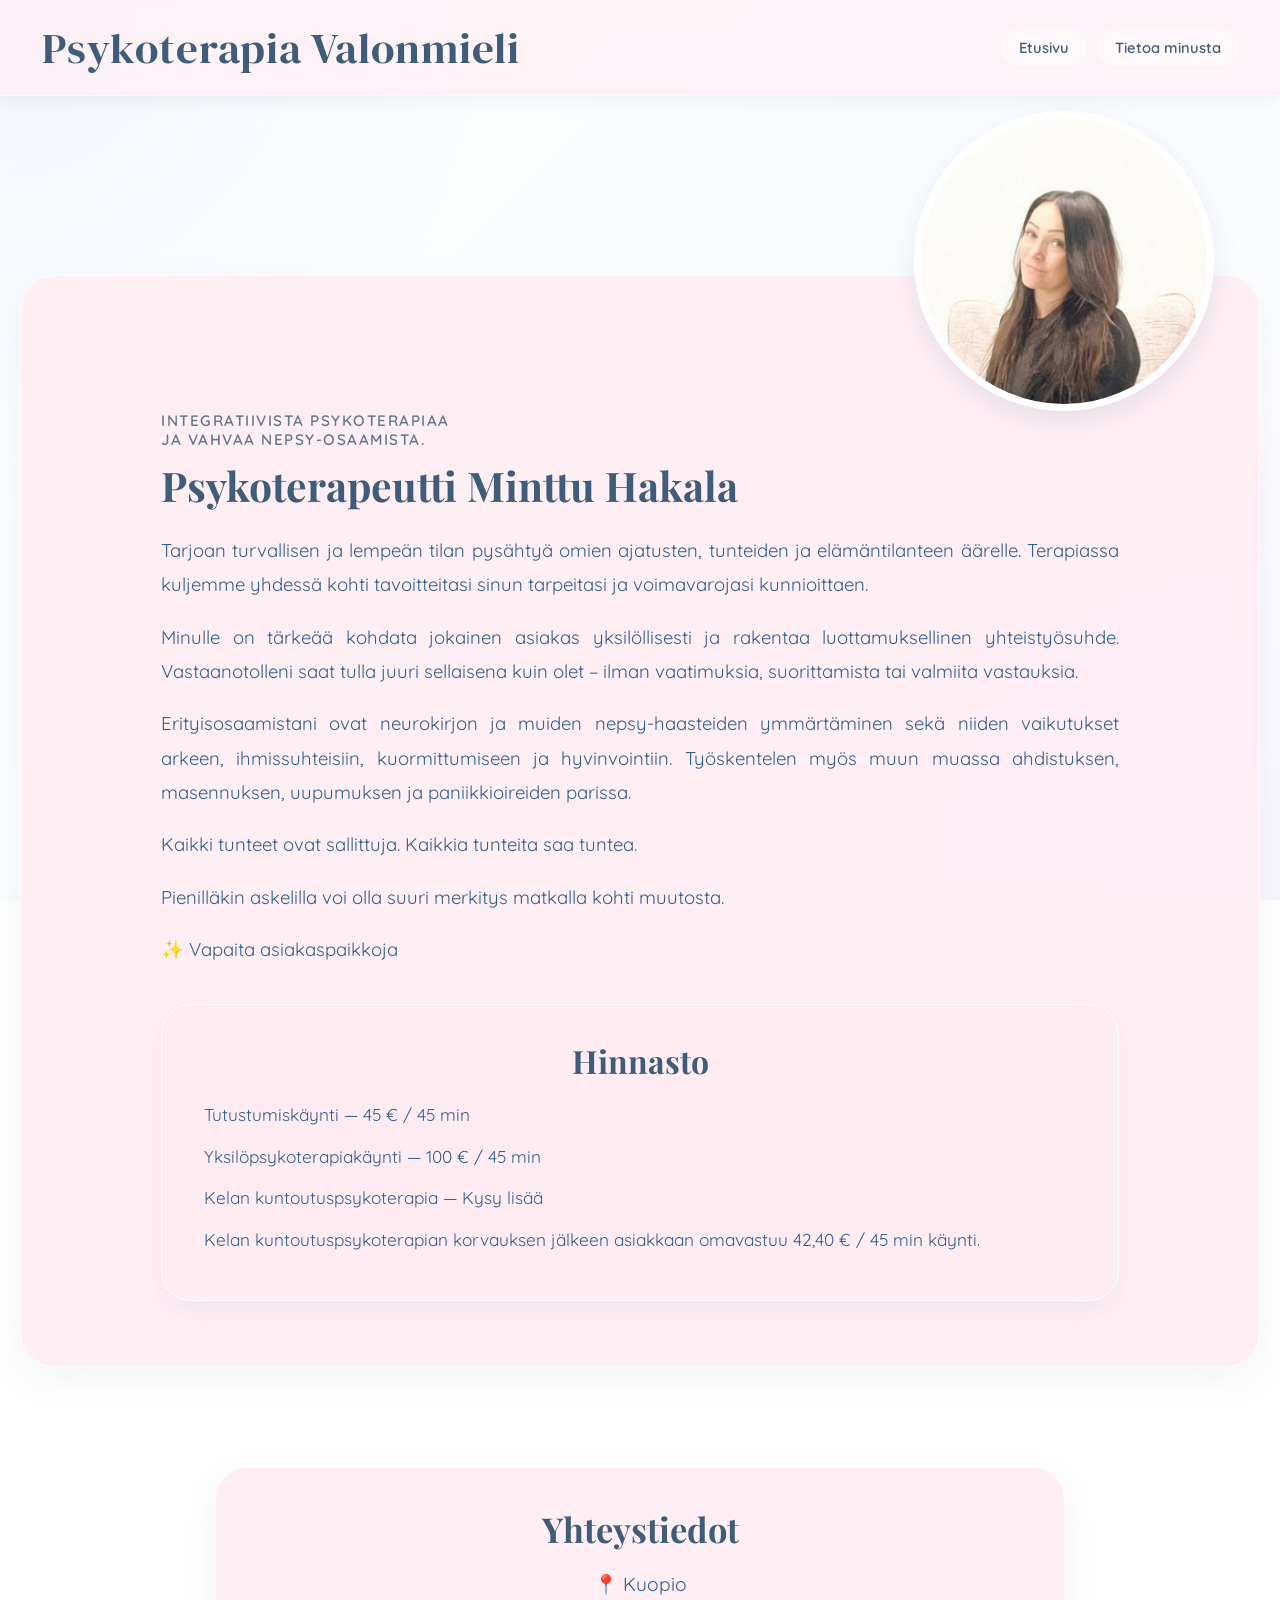
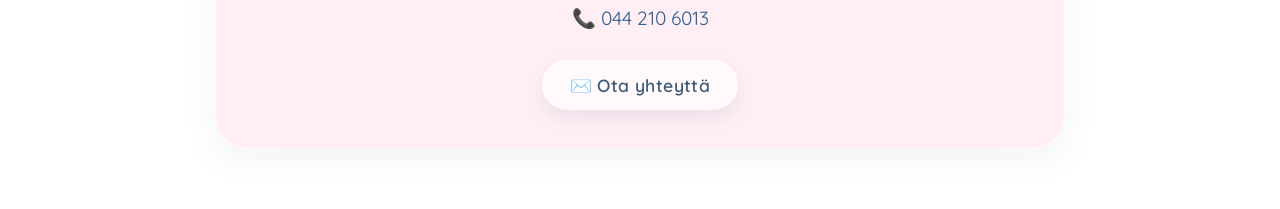
==== commit 8dca8cd2: "oikee oma valvontasuunnitelma ja värit" ====
--- a/index.html
+++ b/index.html
@@ -68,7 +68,7 @@
 
   <p>Yksilöpsykoterapiakäynti — 100 € / 45 min</p>
 
-  <p>Kelan kuntoutuspsykoterapia — Tulossa</p>
+  <p>Kelan kuntoutuspsykoterapia — Kysy lisää</p>
 
   <p class="price-note">
     Kelan kuntoutuspsykoterapian korvauksen jälkeen asiakkaan omavastuu
@@ -93,15 +93,7 @@
 
       </section>
 
-      <!-- OMAVALVONTASUUNNITELMA -->
-
-     <div class="small-links">
-
-    <a href="omavalvontasuunnitelma.pdf" target="_blank">
-      Omavalvontasuunnitelma
-    </a>
-
-  </div>
+   
 
     
 
--- a/rosa.css
+++ b/rosa.css
@@ -1,4 +1,3 @@
-
 /* RESET */
 
 * {
@@ -12,11 +11,8 @@
 
 :root {
   --soft-pink: rgba(255, 236, 243, 0.82);
-
   --soft-light: rgba(255, 255, 255, 0.92);
-
-  --text-color: #58708a;
-
+  --text-color: #2f5f91;
   --deep-berry: #3f5d78;
 }
 
@@ -41,13 +37,38 @@
 }
 
 
+/* KAIKKI TEKSTIT KÄYTTÄÄ ROOT-MUUTTUJIA */
+
+p,
+li,
+span,
+strong,
+em {
+  color: var(--text-color);
+}
+
+h1,
+h2,
+h3,
+h4,
+h5,
+h6,
+.logo,
+.eyebrow {
+  color: var(--deep-berry);
+}
+
+a,
+a:visited {
+  color: var(--deep-berry);
+}
+
+
 /* OVERLAY */
 
 .overlay {
   min-height: 100vh;
-
   background-color: rgba(255, 255, 255, 0.18);
-
   padding: 170px 20px 60px 20px;
 }
 
@@ -56,28 +77,23 @@
 
 .navbar {
   position: fixed;
-
   top: 0;
   left: 0;
-
   width: 100%;
 
   display: flex;
   justify-content: space-between;
   align-items: center;
-
   gap: 25px;
 
   padding: 18px 42px;
 
   background-color: rgba(255, 240, 246, 0.78);
-
   backdrop-filter: blur(10px);
 
   z-index: 999;
 
   box-shadow: 0 4px 18px rgba(0,0,0,0.06);
-
   border-bottom: 1px solid rgba(255,255,255,0.55);
 }
 
@@ -86,13 +102,8 @@
 
 .logo {
   font-family: 'DM Serif Display', serif;
-
   font-size: 2.7rem;
-
   letter-spacing: 1px;
-
-  color: var(--deep-berry);
-
   white-space: nowrap;
 }
 
@@ -103,19 +114,14 @@
   display: flex;
   justify-content: center;
   align-items: center;
-
   gap: 12px;
-
   flex-wrap: wrap;
 }
 
 .nav-links a {
   text-decoration: none;
-
   background-color: rgba(255,255,255,0.62);
-
   padding: 9px 17px;
-
   border-radius: 999px;
 
   color: var(--deep-berry);
@@ -124,13 +130,11 @@
   font-size: 0.92rem;
 
   backdrop-filter: blur(4px);
-
   transition: 0.3s;
 }
 
 .nav-links a:hover {
   background-color: rgba(255,255,255,0.92);
-
   transform: translateY(-2px);
 }
 
@@ -139,12 +143,9 @@
 
 .content-container {
   max-width: 1300px;
-
   margin: 65px auto 0 auto;
-
   display: flex;
   justify-content: center;
-
   padding: 40px 0;
 }
 
@@ -153,20 +154,17 @@
 
 .text-box {
   position: relative;
-
   width: 100%;
   max-width: 1250px;
 
   background-color: rgba(255, 236, 243, 0.84);
 
   padding: 135px 140px 65px 140px;
-
   border-radius: 34px;
 
   backdrop-filter: blur(10px);
 
   box-shadow: 0 12px 34px rgba(120, 140, 170, 0.10);
-
   border: 1px solid rgba(255,255,255,0.75);
 }
 
@@ -186,8 +184,6 @@
   letter-spacing: 1.5px;
   text-transform: uppercase;
 
-  color: var(--deep-berry);
-
   opacity: 0.82;
 }
 
@@ -199,8 +195,6 @@
 
   font-family: 'Playfair Display', serif;
 
-  color: var(--deep-berry);
-
   font-size: 2.55rem;
   line-height: 1.18;
 
@@ -214,7 +208,6 @@
   margin-bottom: 18px;
 
   font-size: 1.16rem;
-
   line-height: 1.85;
 
   color: var(--text-color);
@@ -235,18 +228,15 @@
   height: 225px;
 
   border-radius: 50%;
-
   overflow: hidden;
 
   border: 7px solid rgba(255,255,255,0.92);
-
   box-shadow: 0 10px 28px rgba(90,110,140,0.14);
 }
 
 .profile-image img {
   width: 100%;
   height: 100%;
-
   object-fit: cover;
 }
 
@@ -255,7 +245,6 @@
 
 .contact-box {
   max-width: 850px;
-
   margin: 60px auto 0 auto;
 
   text-align: center;
@@ -263,13 +252,11 @@
   background-color: rgba(255, 236, 243, 0.84);
 
   padding: 38px 36px;
-
   border-radius: 32px;
 
   backdrop-filter: blur(10px);
 
   box-shadow: 0 10px 30px rgba(120, 140, 170, 0.10);
-
   border: 1px solid rgba(255,255,255,0.75);
 }
 
@@ -277,12 +264,11 @@
   display: inline-block;
 
   margin-top: 20px;
-
   padding: 14px 28px;
 
-  background: rgba(201, 163, 177, 0.92);
-
-  color: white;
+  background-color: rgba(255,255,255,0.62);
+
+  color: var(--deep-berry);
 
   text-decoration: none;
 
@@ -299,7 +285,9 @@
 }
 
 .contact-button:hover {
-  background: rgba(182, 142, 157, 0.96);
+  background: rgba(255,255,255,0.92);
+
+  color: var(--deep-berry);
 
   transform: translateY(-2px);
 
@@ -311,8 +299,6 @@
 
   font-family: 'Playfair Display', serif;
 
-  color: var(--deep-berry);
-
   font-size: 2.15rem;
 }
 
@@ -338,7 +324,6 @@
 
 .small-links {
   margin-top: 22px;
-
   text-align: center;
 }
 
@@ -346,19 +331,19 @@
 .small-links a:visited {
   font-size: 0.95rem;
 
-  color: #58708a;
+  color: var(--text-color);
 
   text-decoration: none;
 
-  border-bottom: 1px solid rgba(88, 112, 138, 0.35);
+  border-bottom: 1px solid var(--text-color);
 
   transition: 0.3s;
 }
 
 .small-links a:hover {
-  color: #3f5d78;
-
-  border-bottom: 1px solid #3f5d78;
+  color: var(--deep-berry);
+
+  border-bottom: 1px solid var(--deep-berry);
 }
 
 
@@ -391,8 +376,6 @@
 
   font-family: 'Playfair Display', serif;
 
-  color: var(--deep-berry);
-
   font-size: 2rem;
 }
 
@@ -412,10 +395,37 @@
   height: 300px;
 
   top: -165px;
-
   right: 45px;
 }
 
+.document-link {
+  margin-top: 28px;
+
+  text-align: right;
+}
+
+.document-link a,
+.document-link a:visited {
+  font-size: 0.78rem;
+
+  color: var(--text-color);
+
+  opacity: 0.65;
+
+  text-decoration: none;
+
+  border-bottom: 1px solid rgba(47, 95, 145, 0.25);
+
+  transition: 0.25s;
+}
+
+.document-link a:hover {
+  opacity: 1;
+
+  color: var(--deep-berry);
+
+  border-bottom: 1px solid var(--deep-berry);
+}
 
 /* MOBIILI */
 
@@ -490,7 +500,6 @@
     height: 210px;
 
     top: -90px;
-
     right: 50%;
 
     transform: translateX(50%);
@@ -532,7 +541,7 @@
 
     text-align: left;
 
-    color: rgba(88, 112, 138, 0.92);
+    color: var(--text-color);
 
     max-width: 35ch;
 
@@ -587,4 +596,14 @@
     font-size: 0.9rem;
   }
 
+  .document-link {
+    text-align: center;
+
+    margin-top: 24px;
+  }
+
+  .document-link a,
+  .document-link a:visited {
+    font-size: 0.75rem;
+  }
 }
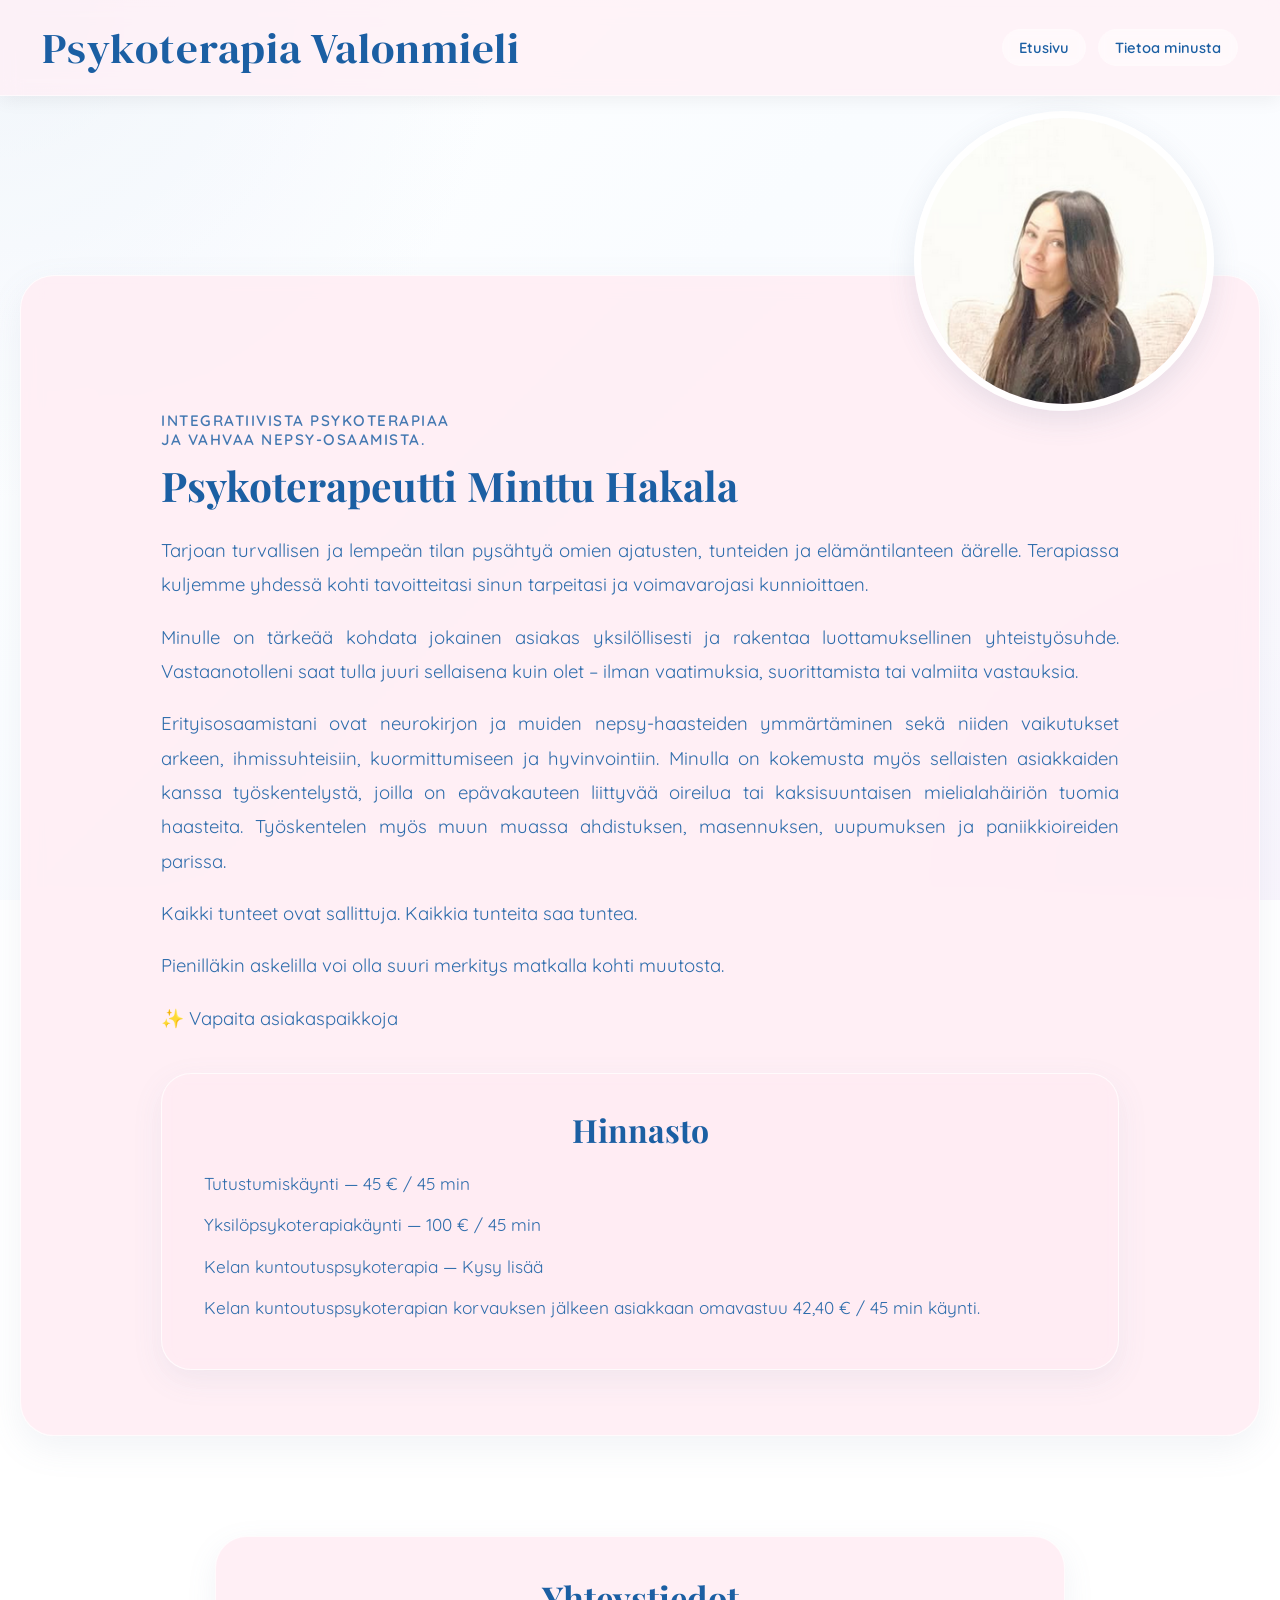
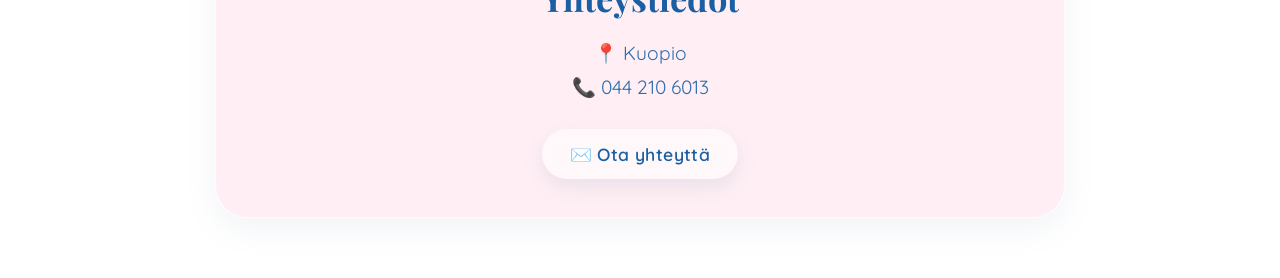
==== commit fbabbaf6: "lisäystä tekstiin" ====
--- a/index.html
+++ b/index.html
@@ -50,8 +50,10 @@
 
 <p>
   Erityisosaamistani ovat neurokirjon ja muiden nepsy-haasteiden ymmärtäminen sekä niiden vaikutukset arkeen, 
-  ihmissuhteisiin, kuormittumiseen ja hyvinvointiin. Työskentelen myös muun muassa ahdistuksen, masennuksen, 
-  uupumuksen ja paniikkioireiden parissa.
+  ihmissuhteisiin, kuormittumiseen ja hyvinvointiin. Minulla on kokemusta myös sellaisten asiakkaiden kanssa työskentelystä, 
+  joilla on epävakauteen liittyvää oireilua tai kaksisuuntaisen mielialahäiriön tuomia haasteita.
+  Työskentelen myös muun muassa ahdistuksen, masennuksen, 
+  uupumuksen ja paniikkioireiden parissa. 
 </p>
 
 <p>
--- a/rosa.css
+++ b/rosa.css
@@ -12,8 +12,8 @@
 :root {
   --soft-pink: rgba(255, 236, 243, 0.82);
   --soft-light: rgba(255, 255, 255, 0.92);
-  --text-color: #2f5f91;
-  --deep-berry: #3f5d78;
+  --text-color: #2f6dac;
+  --deep-berry: #1b5fa3;
 }
 
 
@@ -264,6 +264,7 @@
   display: inline-block;
 
   margin-top: 20px;
+
   padding: 14px 28px;
 
   background-color: rgba(255,255,255,0.62);
@@ -279,19 +280,19 @@
 
   border-radius: 40px;
 
+  backdrop-filter: blur(4px);
+
   box-shadow: 0 8px 20px rgba(90,110,140,0.12);
 
-  transition: transform 0.25s ease, background 0.25s ease, box-shadow 0.25s ease;
+  transition: 0.3s;
 }
 
 .contact-button:hover {
-  background: rgba(255,255,255,0.92);
+  background-color: rgba(255,255,255,0.92);
 
   color: var(--deep-berry);
 
   transform: translateY(-2px);
-
-  box-shadow: 0 12px 24px rgba(90,110,140,0.16);
 }
 
 .contact-box h2 {
@@ -427,6 +428,7 @@
   border-bottom: 1px solid var(--deep-berry);
 }
 
+
 /* MOBIILI */
 
 @media (max-width: 768px) {
@@ -443,33 +445,47 @@
   .navbar {
     flex-direction: column;
     justify-content: center;
+
     gap: 10px;
+
     padding: 14px 16px;
+
     backdrop-filter: blur(16px);
+
+    border-radius: 0 0 18px 18px;
   }
 
   .logo {
     font-size: 1.9rem;
+
     text-align: center;
+
     white-space: normal;
+
     line-height: 1.1;
+
     max-width: 90%;
   }
 
   .nav-links {
     gap: 8px;
+
     justify-content: center;
   }
 
   .nav-links a {
     padding: 7px 12px;
+
     font-size: 0.82rem;
   }
 
   .content-container {
     margin-top: 75px;
+
     padding: 30px 0;
+
     flex-direction: column;
+
     align-items: center;
   }
 
@@ -477,7 +493,7 @@
     width: 100%;
     min-width: 0;
 
-    padding: 130px 24px 32px 24px;
+    padding: 130px 28px 40px 28px;
 
     border-radius: 26px;
   }
@@ -488,18 +504,21 @@
 
   .profile-image {
     top: -62px;
+
     right: 50%;
+
     transform: translateX(50%);
 
-    width: 165px;
-    height: 165px;
+    width: 178px;
+    height: 178px;
   }
 
   .large-profile {
-    width: 210px;
-    height: 210px;
-
-    top: -90px;
+    width: 220px;
+    height: 220px;
+
+    top: -95px;
+
     right: 50%;
 
     transform: translateX(50%);
@@ -535,23 +554,23 @@
   }
 
   .text-box p {
-    font-size: 0.97rem;
-
-    line-height: 1.7;
+    font-size: 0.99rem;
+
+    line-height: 1.75;
 
     text-align: left;
 
     color: var(--text-color);
 
-    max-width: 35ch;
-
-    margin: 0 auto 16px auto;
+    max-width: 38ch;
+
+    margin: 0 auto 18px auto;
   }
 
   .contact-box {
     width: 100%;
 
-    padding: 28px 22px;
+    padding: 30px 24px;
 
     border-radius: 26px;
   }
@@ -563,7 +582,7 @@
   .contact-box p {
     font-size: 1.02rem;
 
-    line-height: 1.6;
+    line-height: 1.65;
 
     text-align: center;
   }
@@ -587,23 +606,18 @@
     text-align: center;
   }
 
-  .small-links {
+  .small-links,
+  .document-link {
     margin-top: 20px;
+
+    text-align: center;
   }
 
   .small-links a,
-  .small-links a:visited {
-    font-size: 0.9rem;
-  }
-
-  .document-link {
-    text-align: center;
-
-    margin-top: 24px;
-  }
-
+  .small-links a:visited,
   .document-link a,
   .document-link a:visited {
-    font-size: 0.75rem;
-  }
+    font-size: 0.78rem;
+  }
+
 }
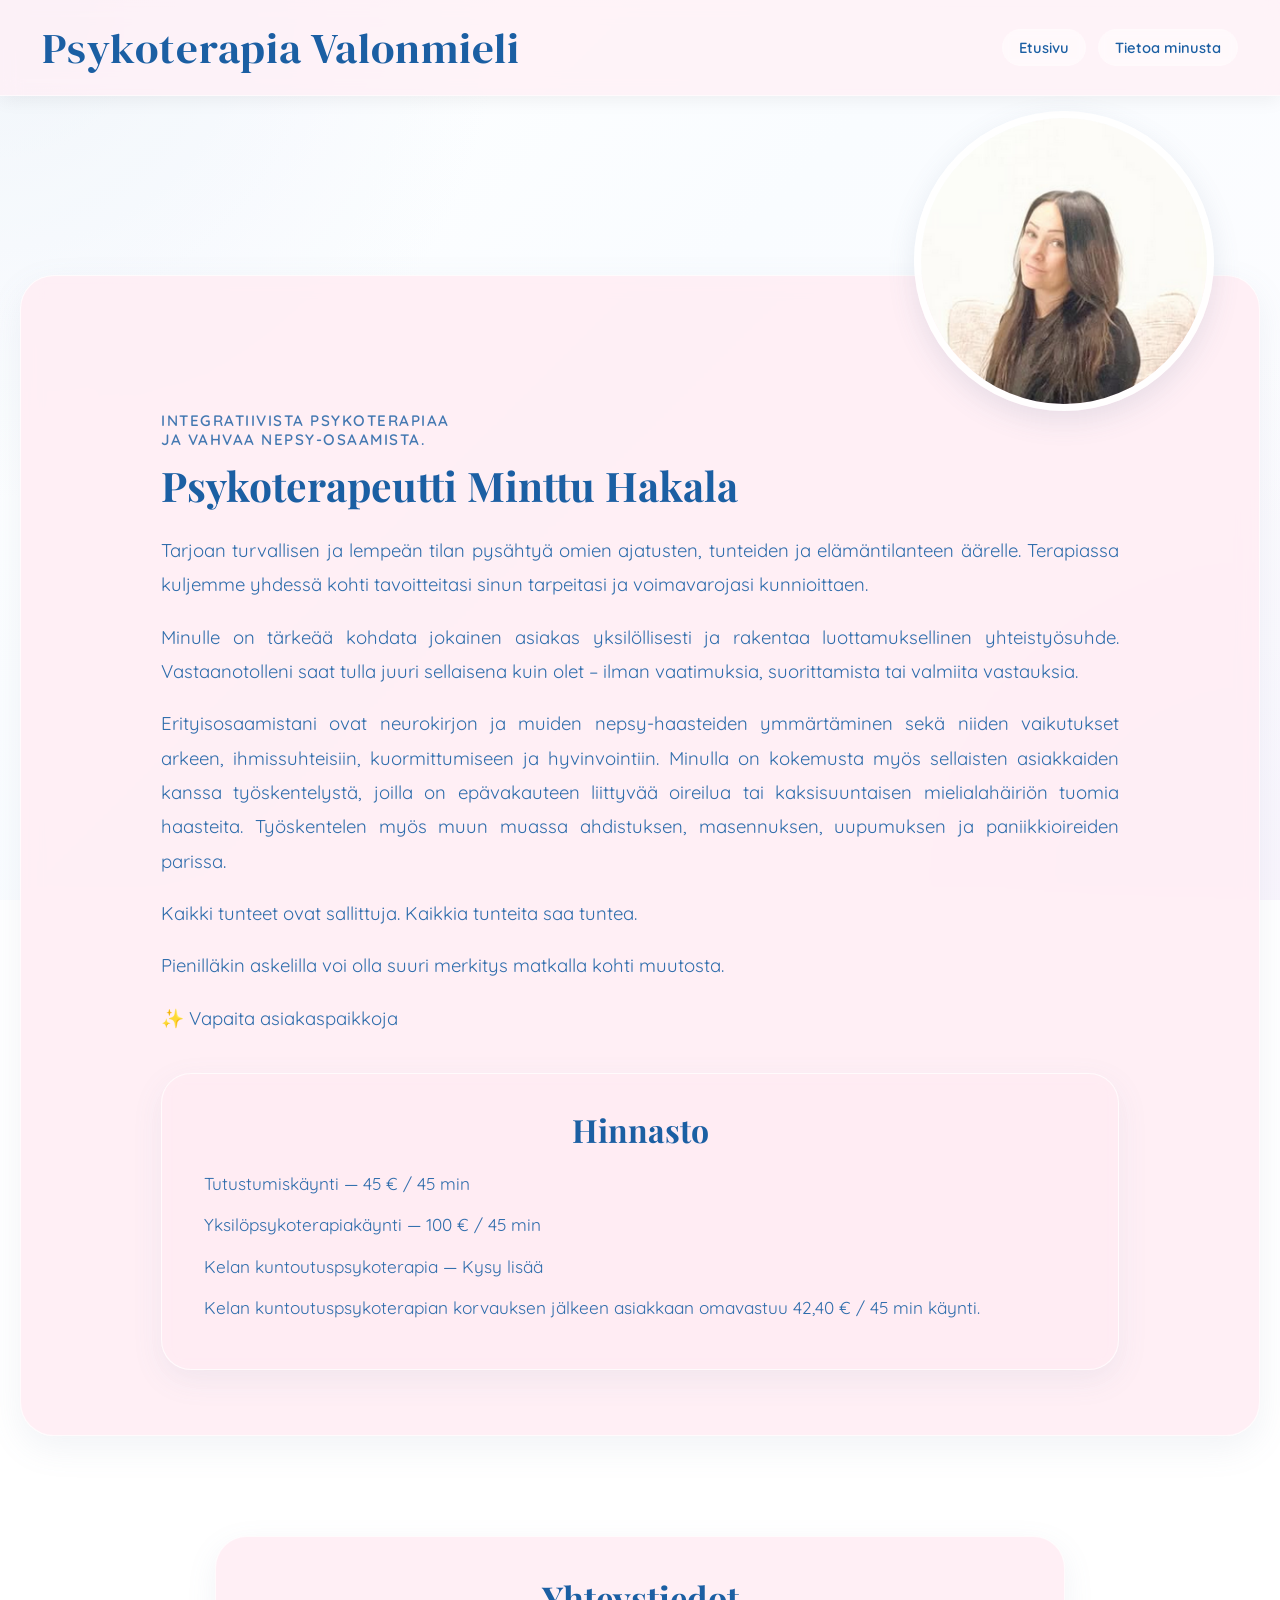
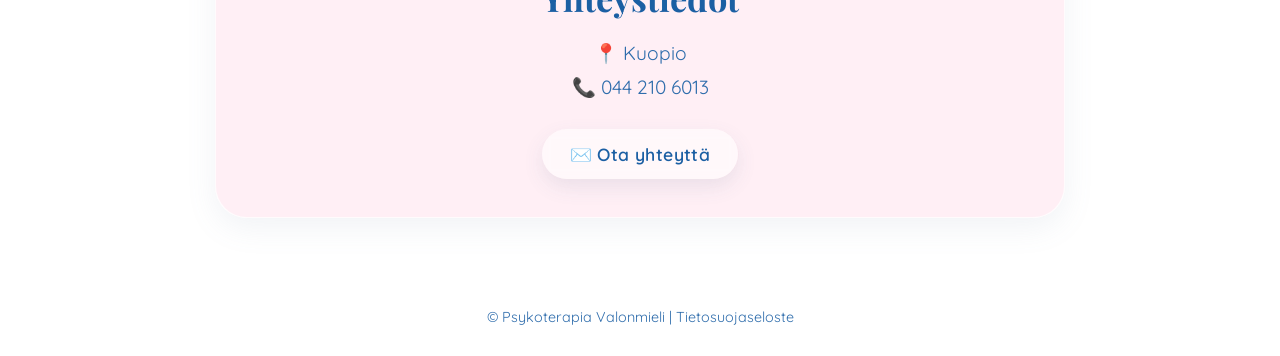
==== commit 7d8b5e17: "Lisätty tietosuoja seloste" ====
--- a/index.html
+++ b/index.html
@@ -101,5 +101,12 @@
 
   </div>
 
+    <footer class="footer">
+    <p>
+      © Psykoterapia Valonmieli |
+      <a href="tietosuoja.html">Tietosuojaseloste</a>
+    </p>
+  </footer>
+
 </body>
 </html>
--- a/rosa.css
+++ b/rosa.css
@@ -15,6 +15,8 @@
   --text-color: #2f6dac;
   --deep-berry: #1b5fa3;
 }
+
+
 
 
 /* BODY */
@@ -63,6 +65,21 @@
   color: var(--deep-berry);
 }
 
+.footer {
+  text-align: center;
+  padding: 30px 20px;
+  font-size: 0.9rem;
+  color: var(--text-color);
+}
+
+.footer a {
+  color: var(--text-color);
+  text-decoration: none;
+}
+
+.footer a:hover {
+  text-decoration: underline;
+}
 
 /* OVERLAY */
 
